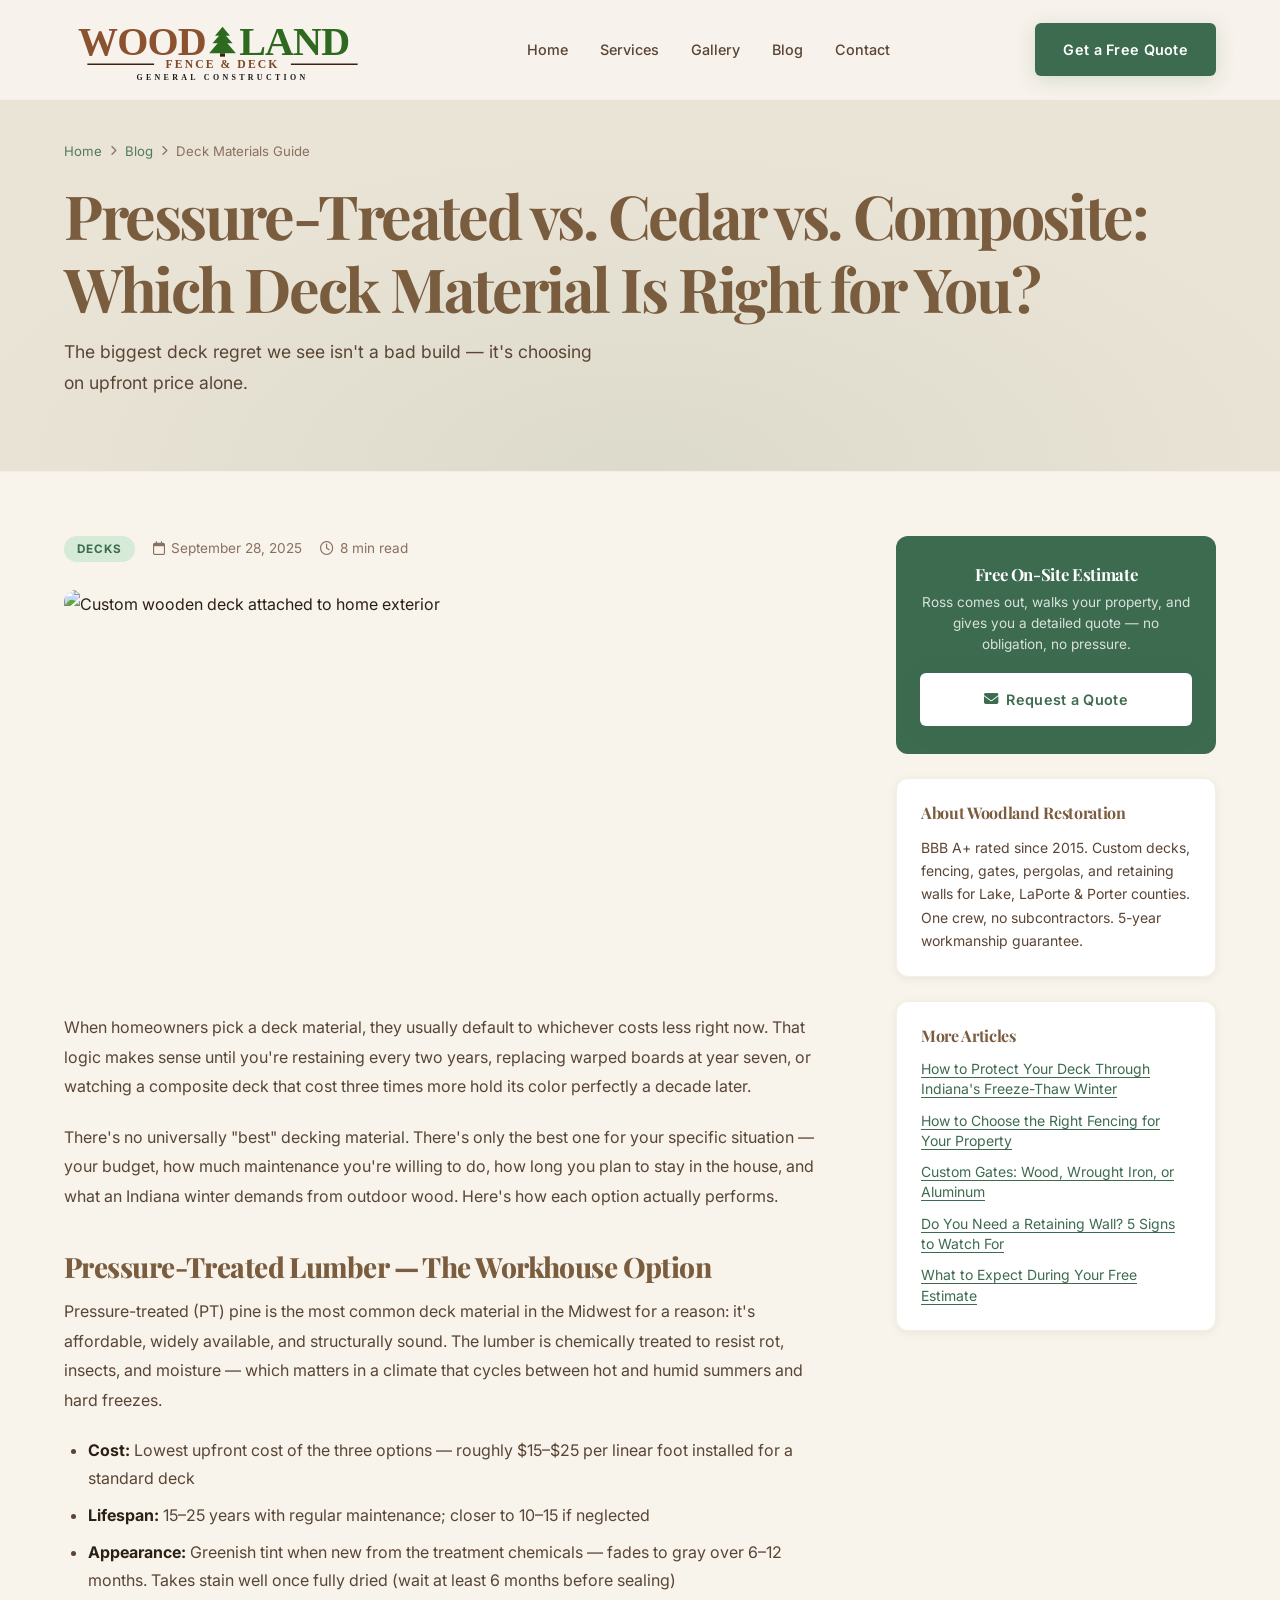
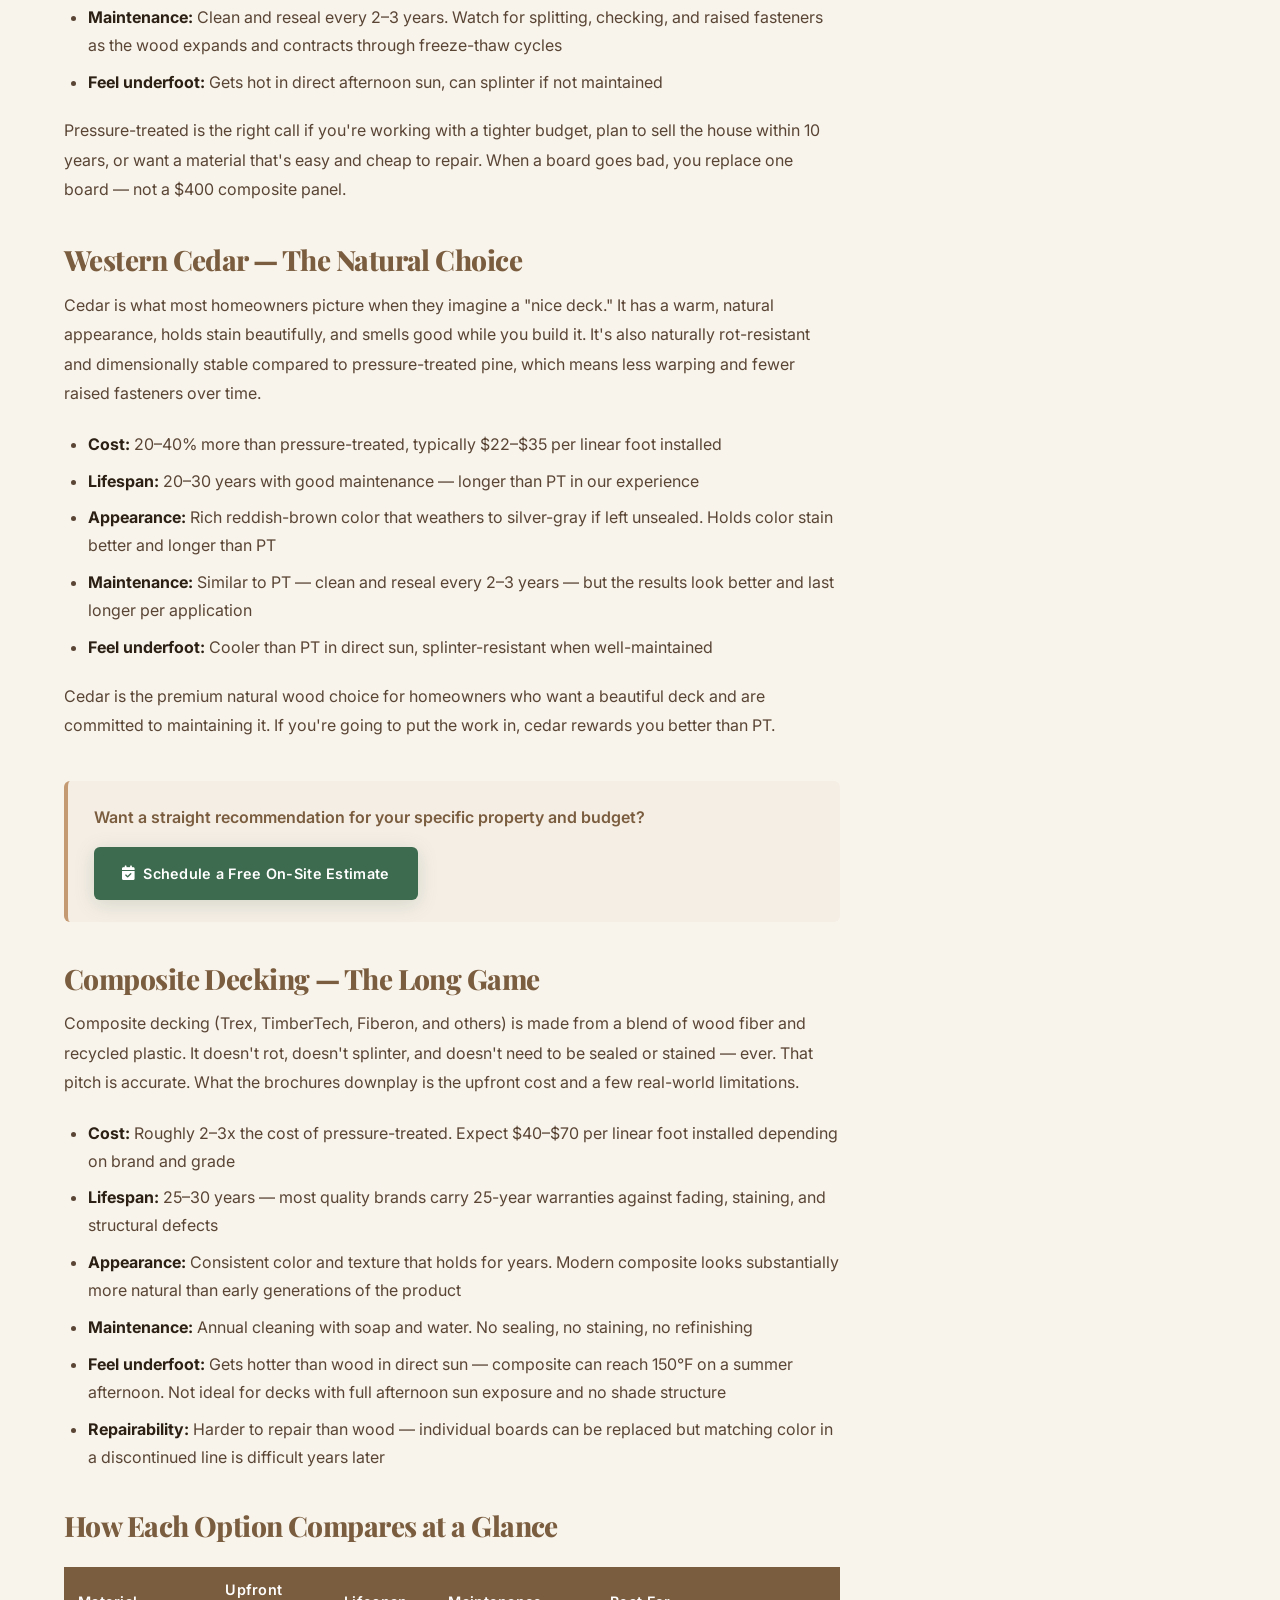
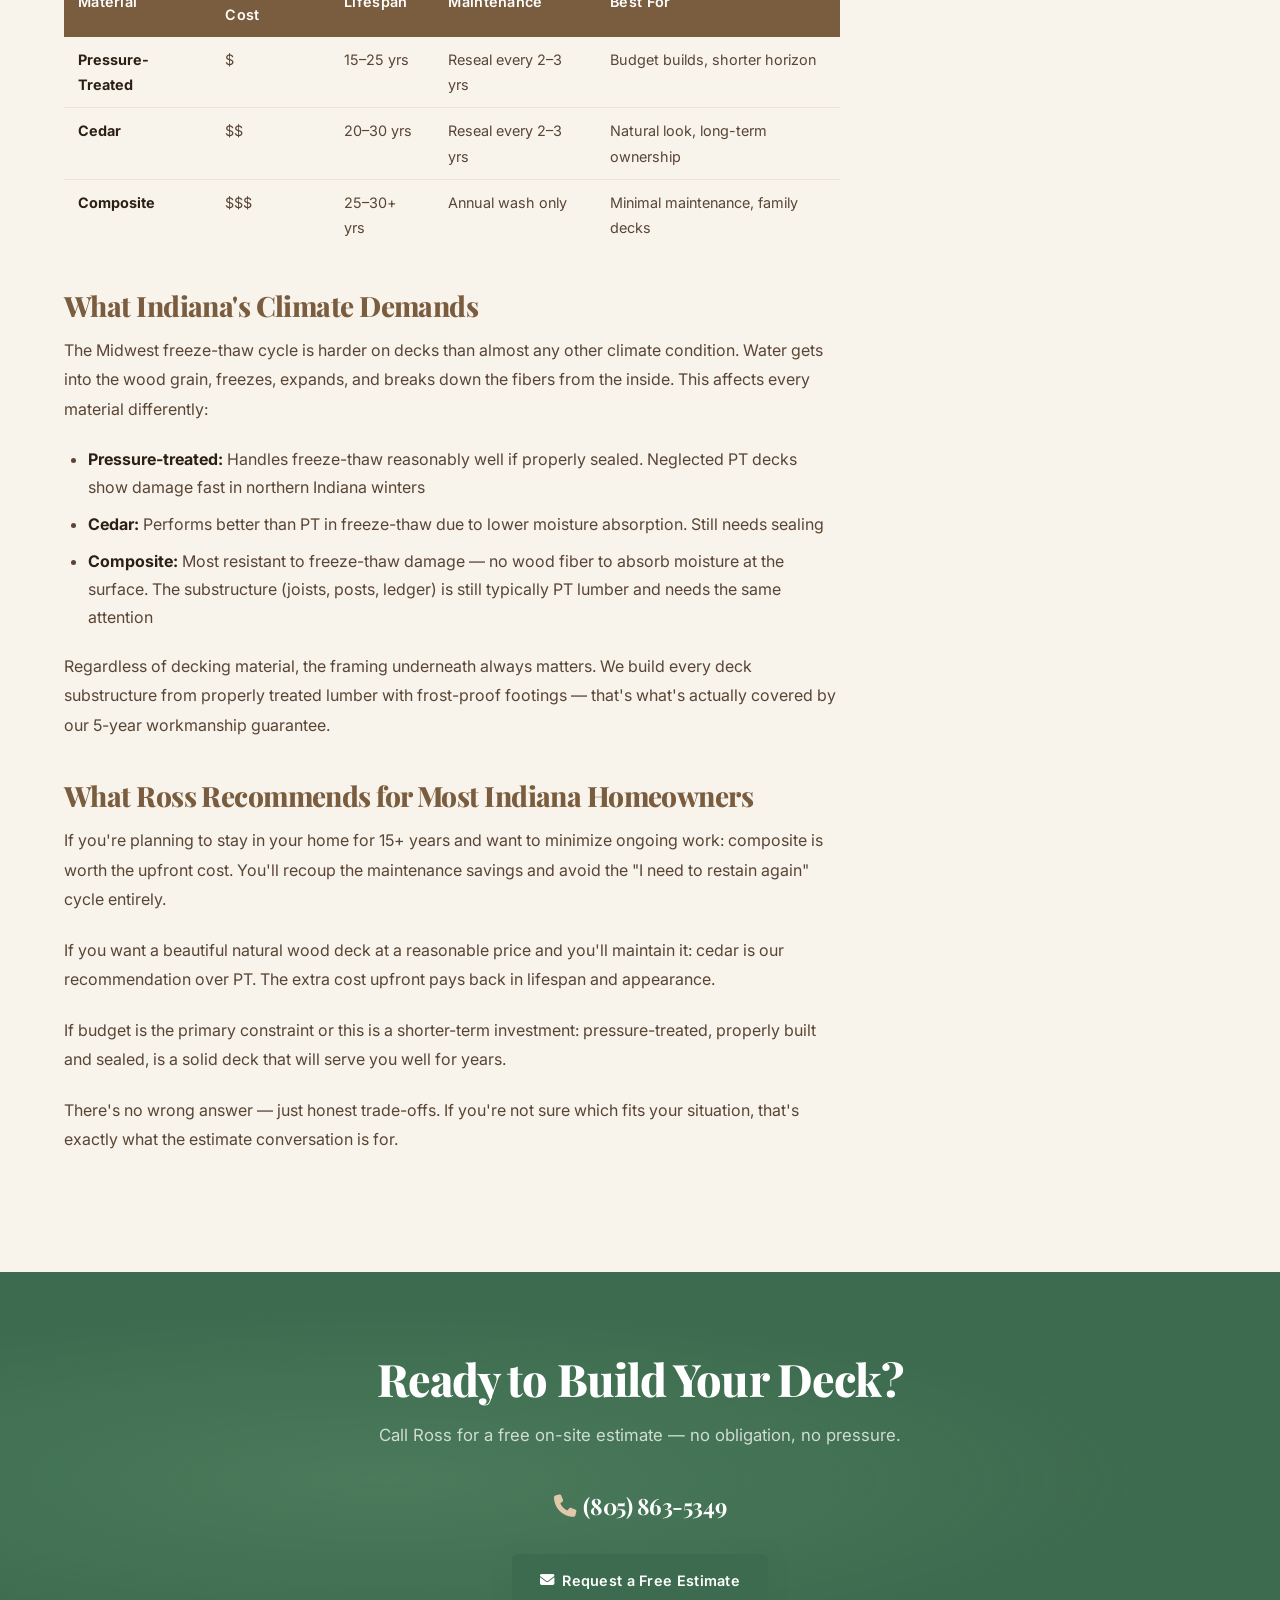
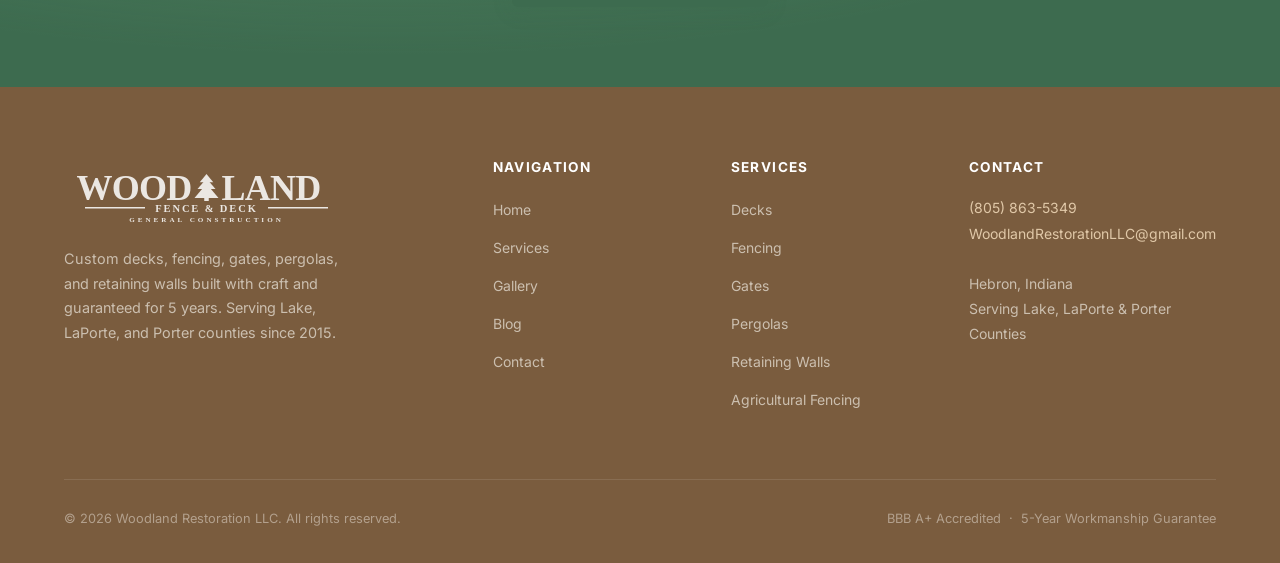
==== blog-deck-materials.html @ 656f1bd0 "Add LiftMaster vendor links, remove Coming Soon from vendor section, compress images, add blog pages" ====
<!DOCTYPE html>
<html lang="en">
<head>
  <meta charset="UTF-8">
  <meta name="viewport" content="width=device-width, initial-scale=1.0">
  <title>Pressure-Treated vs. Cedar vs. Composite: Which Deck Material Is Right for You? | Woodland Restoration LLC</title>
  <meta name="description" content="The deck material you choose affects cost, lifespan, and how it looks 10 years from now. We break down the real differences between pressure-treated lumber, western cedar, and composite decking.">
  <link rel="icon" type="image/svg+xml" href="brand_assets/favicon.svg">
  <link rel="preconnect" href="https://fonts.googleapis.com">
  <link rel="preconnect" href="https://fonts.gstatic.com" crossorigin>
  <link href="https://fonts.googleapis.com/css2?family=Playfair+Display:wght@700;800&family=Inter:wght@400;500;600;700&display=swap" rel="stylesheet">
  <link rel="stylesheet" href="https://cdnjs.cloudflare.com/ajax/libs/font-awesome/6.5.0/css/all.min.css">
  <link rel="stylesheet" href="style.css">
</head>
<body>

<!-- NAVBAR -->
<header class="navbar" role="banner">
  <div class="navbar__inner">
    <a href="index.html" class="navbar__logo" aria-label="Woodland Restoration — Home">
      <img src="brand_assets/logo.svg" alt="Woodland Restoration LLC">
    </a>
    <nav class="navbar__nav" role="navigation" aria-label="Main navigation">
      <a href="index.html">Home</a>
      <a href="services.html">Services</a>
      <a href="gallery.html">Gallery</a>
      <a href="blog.html" class="active">Blog</a>
      <a href="contact.html">Contact</a>
    </nav>
    <a href="contact.html" class="btn btn-primary navbar__cta">Get a Free Quote</a>
    <button class="navbar__hamburger" aria-label="Open menu" aria-expanded="false" aria-controls="mobile-menu">
      <span></span><span></span><span></span>
    </button>
  </div>
</header>

<div class="mobile-menu" id="mobile-menu" role="dialog" aria-modal="true" aria-label="Navigation menu">
  <button class="mobile-menu__close" aria-label="Close menu"><i class="fa-solid fa-xmark"></i></button>
  <a href="index.html">Home</a>
  <a href="services.html">Services</a>
  <a href="gallery.html">Gallery</a>
  <a href="blog.html">Blog</a>
  <a href="contact.html">Contact</a>
  <a href="contact.html" class="btn btn-primary" style="margin-top:16px;justify-content:center;">Get a Free Quote</a>
</div>

<!-- PAGE HERO -->
<main>
<section class="page-hero" aria-labelledby="article-heading">
  <div class="container">
    <div class="breadcrumb" aria-label="Breadcrumb">
      <a href="index.html">Home</a>
      <i class="fa-solid fa-chevron-right" aria-hidden="true"></i>
      <a href="blog.html">Blog</a>
      <i class="fa-solid fa-chevron-right" aria-hidden="true"></i>
      <span>Deck Materials Guide</span>
    </div>
    <h1 id="article-heading">Pressure-Treated vs. Cedar vs. Composite: Which Deck Material Is Right for You?</h1>
    <p>The biggest deck regret we see isn't a bad build — it's choosing on upfront price alone.</p>
  </div>
</section>

<!-- ARTICLE LAYOUT -->
<div class="container">
  <div class="article-layout">

    <!-- MAIN ARTICLE BODY -->
    <article class="article-body">
      <div class="article-meta">
        <span class="article-category-tag">Decks</span>
        <span><i class="fa-regular fa-calendar" aria-hidden="true"></i> September 28, 2025</span>
        <span><i class="fa-regular fa-clock" aria-hidden="true"></i> 8 min read</span>
      </div>

      <div class="article-hero-img">
        <img src="https://images.unsplash.com/photo-1600585154526-990dced4db0d?w=1200&q=80" alt="Custom wooden deck attached to home exterior" loading="eager">
      </div>

      <p>When homeowners pick a deck material, they usually default to whichever costs less right now. That logic makes sense until you're restaining every two years, replacing warped boards at year seven, or watching a composite deck that cost three times more hold its color perfectly a decade later.</p>

      <p>There's no universally "best" decking material. There's only the best one for your specific situation — your budget, how much maintenance you're willing to do, how long you plan to stay in the house, and what an Indiana winter demands from outdoor wood. Here's how each option actually performs.</p>

      <h2>Pressure-Treated Lumber — The Workhouse Option</h2>
      <p>Pressure-treated (PT) pine is the most common deck material in the Midwest for a reason: it's affordable, widely available, and structurally sound. The lumber is chemically treated to resist rot, insects, and moisture — which matters in a climate that cycles between hot and humid summers and hard freezes.</p>
      <ul>
        <li><strong>Cost:</strong> Lowest upfront cost of the three options — roughly $15–$25 per linear foot installed for a standard deck</li>
        <li><strong>Lifespan:</strong> 15–25 years with regular maintenance; closer to 10–15 if neglected</li>
        <li><strong>Appearance:</strong> Greenish tint when new from the treatment chemicals — fades to gray over 6–12 months. Takes stain well once fully dried (wait at least 6 months before sealing)</li>
        <li><strong>Maintenance:</strong> Clean and reseal every 2–3 years. Watch for splitting, checking, and raised fasteners as the wood expands and contracts through freeze-thaw cycles</li>
        <li><strong>Feel underfoot:</strong> Gets hot in direct afternoon sun, can splinter if not maintained</li>
      </ul>
      <p>Pressure-treated is the right call if you're working with a tighter budget, plan to sell the house within 10 years, or want a material that's easy and cheap to repair. When a board goes bad, you replace one board — not a $400 composite panel.</p>

      <h2>Western Cedar — The Natural Choice</h2>
      <p>Cedar is what most homeowners picture when they imagine a "nice deck." It has a warm, natural appearance, holds stain beautifully, and smells good while you build it. It's also naturally rot-resistant and dimensionally stable compared to pressure-treated pine, which means less warping and fewer raised fasteners over time.</p>
      <ul>
        <li><strong>Cost:</strong> 20–40% more than pressure-treated, typically $22–$35 per linear foot installed</li>
        <li><strong>Lifespan:</strong> 20–30 years with good maintenance — longer than PT in our experience</li>
        <li><strong>Appearance:</strong> Rich reddish-brown color that weathers to silver-gray if left unsealed. Holds color stain better and longer than PT</li>
        <li><strong>Maintenance:</strong> Similar to PT — clean and reseal every 2–3 years — but the results look better and last longer per application</li>
        <li><strong>Feel underfoot:</strong> Cooler than PT in direct sun, splinter-resistant when well-maintained</li>
      </ul>
      <p>Cedar is the premium natural wood choice for homeowners who want a beautiful deck and are committed to maintaining it. If you're going to put the work in, cedar rewards you better than PT.</p>

      <div class="article-inline-cta">
        <p>Want a straight recommendation for your specific property and budget?</p>
        <a href="contact.html" class="btn btn-primary"><i class="fa-solid fa-calendar-check"></i> Schedule a Free On-Site Estimate</a>
      </div>

      <h2>Composite Decking — The Long Game</h2>
      <p>Composite decking (Trex, TimberTech, Fiberon, and others) is made from a blend of wood fiber and recycled plastic. It doesn't rot, doesn't splinter, and doesn't need to be sealed or stained — ever. That pitch is accurate. What the brochures downplay is the upfront cost and a few real-world limitations.</p>
      <ul>
        <li><strong>Cost:</strong> Roughly 2–3x the cost of pressure-treated. Expect $40–$70 per linear foot installed depending on brand and grade</li>
        <li><strong>Lifespan:</strong> 25–30 years — most quality brands carry 25-year warranties against fading, staining, and structural defects</li>
        <li><strong>Appearance:</strong> Consistent color and texture that holds for years. Modern composite looks substantially more natural than early generations of the product</li>
        <li><strong>Maintenance:</strong> Annual cleaning with soap and water. No sealing, no staining, no refinishing</li>
        <li><strong>Feel underfoot:</strong> Gets hotter than wood in direct sun — composite can reach 150°F on a summer afternoon. Not ideal for decks with full afternoon sun exposure and no shade structure</li>
        <li><strong>Repairability:</strong> Harder to repair than wood — individual boards can be replaced but matching color in a discontinued line is difficult years later</li>
      </ul>

      <h2>How Each Option Compares at a Glance</h2>
      <table class="article-table">
        <thead>
          <tr>
            <th>Material</th>
            <th>Upfront Cost</th>
            <th>Lifespan</th>
            <th>Maintenance</th>
            <th>Best For</th>
          </tr>
        </thead>
        <tbody>
          <tr>
            <td><strong>Pressure-Treated</strong></td>
            <td>$</td>
            <td>15–25 yrs</td>
            <td>Reseal every 2–3 yrs</td>
            <td>Budget builds, shorter horizon</td>
          </tr>
          <tr>
            <td><strong>Cedar</strong></td>
            <td>$$</td>
            <td>20–30 yrs</td>
            <td>Reseal every 2–3 yrs</td>
            <td>Natural look, long-term ownership</td>
          </tr>
          <tr>
            <td><strong>Composite</strong></td>
            <td>$$$</td>
            <td>25–30+ yrs</td>
            <td>Annual wash only</td>
            <td>Minimal maintenance, family decks</td>
          </tr>
        </tbody>
      </table>

      <h2>What Indiana's Climate Demands</h2>
      <p>The Midwest freeze-thaw cycle is harder on decks than almost any other climate condition. Water gets into the wood grain, freezes, expands, and breaks down the fibers from the inside. This affects every material differently:</p>
      <ul>
        <li><strong>Pressure-treated:</strong> Handles freeze-thaw reasonably well if properly sealed. Neglected PT decks show damage fast in northern Indiana winters</li>
        <li><strong>Cedar:</strong> Performs better than PT in freeze-thaw due to lower moisture absorption. Still needs sealing</li>
        <li><strong>Composite:</strong> Most resistant to freeze-thaw damage — no wood fiber to absorb moisture at the surface. The substructure (joists, posts, ledger) is still typically PT lumber and needs the same attention</li>
      </ul>
      <p>Regardless of decking material, the framing underneath always matters. We build every deck substructure from properly treated lumber with frost-proof footings — that's what's actually covered by our 5-year workmanship guarantee.</p>

      <h2>What Ross Recommends for Most Indiana Homeowners</h2>
      <p>If you're planning to stay in your home for 15+ years and want to minimize ongoing work: composite is worth the upfront cost. You'll recoup the maintenance savings and avoid the "I need to restain again" cycle entirely.</p>
      <p>If you want a beautiful natural wood deck at a reasonable price and you'll maintain it: cedar is our recommendation over PT. The extra cost upfront pays back in lifespan and appearance.</p>
      <p>If budget is the primary constraint or this is a shorter-term investment: pressure-treated, properly built and sealed, is a solid deck that will serve you well for years.</p>
      <p>There's no wrong answer — just honest trade-offs. If you're not sure which fits your situation, that's exactly what the estimate conversation is for.</p>

    </article>

    <!-- SIDEBAR -->
    <aside class="article-sidebar" aria-label="Sidebar">
      <div class="sidebar-cta-card">
        <h4>Free On-Site Estimate</h4>
        <p>Ross comes out, walks your property, and gives you a detailed quote — no obligation, no pressure.</p>
        <a href="contact.html" class="btn btn-primary"><i class="fa-solid fa-envelope"></i> Request a Quote</a>
      </div>

      <div class="sidebar-card">
        <h4>About Woodland Restoration</h4>
        <p>BBB A+ rated since 2015. Custom decks, fencing, gates, pergolas, and retaining walls for Lake, LaPorte &amp; Porter counties. One crew, no subcontractors. 5-year workmanship guarantee.</p>
      </div>

      <div class="sidebar-card">
        <h4>More Articles</h4>
        <nav class="sidebar-links" aria-label="Related articles">
          <a href="blog-deck-winter.html">How to Protect Your Deck Through Indiana's Freeze-Thaw Winter</a>
          <a href="blog-fencing-guide.html">How to Choose the Right Fencing for Your Property</a>
          <a href="blog-gates-guide.html">Custom Gates: Wood, Wrought Iron, or Aluminum</a>
          <a href="blog-retaining-walls.html">Do You Need a Retaining Wall? 5 Signs to Watch For</a>
          <a href="blog-free-estimate.html">What to Expect During Your Free Estimate</a>
        </nav>
      </div>
    </aside>

  </div><!-- /article-layout -->
</div>

<!-- CTA BANNER -->
<div class="cta-banner" role="region" aria-label="Call to action">
  <div class="container">
    <h2>Ready to Build Your Deck?</h2>
    <p>Call Ross for a free on-site estimate — no obligation, no pressure.</p>
    <div class="cta-banner__phone">
      <i class="fa-solid fa-phone" aria-hidden="true"></i>
      <a href="tel:8058635349" style="color:inherit">(805) 863-5349</a>
    </div>
    <a href="contact.html" class="btn btn-primary">
      <i class="fa-solid fa-envelope"></i>
      Request a Free Estimate
    </a>
  </div>
</div>
</main>

<!-- FOOTER -->
<footer class="footer" role="contentinfo">
  <div class="container">
    <div class="footer__grid">
      <div class="footer__brand">
        <div class="footer__logo">
          <img src="brand_assets/logo.svg" alt="Woodland Restoration LLC">
        </div>
        <p>Custom decks, fencing, gates, pergolas, and retaining walls built with craft and guaranteed for 5 years. Serving Lake, LaPorte, and Porter counties since 2015.</p>
      </div>
      <div class="footer__col">
        <h4>Navigation</h4>
        <ul>
          <li><a href="index.html">Home</a></li>
          <li><a href="services.html">Services</a></li>
          <li><a href="gallery.html">Gallery</a></li>
          <li><a href="blog.html">Blog</a></li>
          <li><a href="contact.html">Contact</a></li>
        </ul>
      </div>
      <div class="footer__col">
        <h4>Services</h4>
        <ul>
          <li><a href="services.html#decks">Decks</a></li>
          <li><a href="services.html#fencing">Fencing</a></li>
          <li><a href="services.html#gates">Gates</a></li>
          <li><a href="services.html#pergolas">Pergolas</a></li>
          <li><a href="services.html#site-work">Retaining Walls</a></li>
          <li><a href="services.html#fencing">Agricultural Fencing</a></li>
        </ul>
      </div>
      <div class="footer__col">
        <h4>Contact</h4>
        <address>
          <a href="tel:8058635349">(805) 863-5349</a><br>
          <a href="mailto:WoodlandRestorationLLC@gmail.com">WoodlandRestorationLLC@gmail.com</a><br><br>
          Hebron, Indiana<br>
          Serving Lake, LaPorte &amp; Porter Counties
        </address>
      </div>
    </div>
    <div class="footer__bottom">
      <span>&copy; 2026 Woodland Restoration LLC. All rights reserved.</span>
      <span>BBB A+ Accredited &nbsp;·&nbsp; 5-Year Workmanship Guarantee</span>
    </div>
  </div>
</footer>

<script src="script.js"></script>
</body>
</html>
---- style.css ----
/* ============================================================
   WOODLAND RESTORATION LLC — Global Stylesheet
   ============================================================ */

/* ── Variables ── */
:root {
  --brown-dark:   #7A5C3E;
  --brown-mid:    #C49A72;
  --brown-light:  #E0C8A8;
  --brown-pale:   #F5EEE5;
  --green-dark:   #3D6B4F;
  --green-mid:    #537A5F;
  --green-light:  #72A87E;
  --green-pale:   #D5EAD7;
  --cream:        #F8F4EC;
  --off-white:    #EAE4D6;
  --text-dark:    #2C2014;
  --text-mid:     #5A4535;
  --text-light:   #8A7060;
  --white:        #FFFFFF;

  --font-h: 'Playfair Display', Georgia, serif;
  --font-b: 'Inter', system-ui, sans-serif;

  --nav-h: 100px;
  --max-w: 1200px;
  --radius: 6px;
  --radius-lg: 12px;

  --shadow-sm: 0 2px 8px rgba(92, 61, 33, 0.08);
  --shadow-md: 0 6px 24px rgba(92, 61, 33, 0.12);
  --shadow-lg: 0 12px 48px rgba(92, 61, 33, 0.16);
  --shadow-green: 0 4px 20px rgba(61, 107, 79, 0.18);
}

/* ── Reset ── */
*, *::before, *::after { box-sizing: border-box; margin: 0; padding: 0; }
html { scroll-behavior: smooth; }
body {
  font-family: var(--font-b);
  font-size: 16px;
  line-height: 1.75;
  color: var(--text-dark);
  background: var(--cream);
}
img { display: block; max-width: 100%; }
a { color: inherit; text-decoration: none; }
ul { list-style: none; }
button { cursor: pointer; border: none; background: none; font-family: inherit; }

/* ── Typography ── */
h1, h2, h3, h4 {
  font-family: var(--font-h);
  line-height: 1.2;
  color: var(--brown-dark);
  letter-spacing: -0.02em;
}
h1 { font-size: clamp(2.4rem, 5vw, 3.8rem); letter-spacing: -0.04em; }
h2 { font-size: clamp(1.8rem, 3.5vw, 2.8rem); font-weight: 800; }
h3 { font-size: clamp(1.2rem, 2vw, 1.5rem); }

/* ── Layout ── */
.container {
  max-width: var(--max-w);
  margin: 0 auto;
  padding: 0 24px;
}
.section {
  padding: 96px 0;
}
.section--alt {
  background: var(--off-white);
}
.section--dark {
  background: var(--brown-dark);
  color: var(--cream);
}
.section--green {
  background: var(--green-dark);
  color: var(--white);
}

/* ── Section Headers ── */
.section-label {
  display: inline-block;
  font-size: 0.75rem;
  font-weight: 600;
  letter-spacing: 0.12em;
  text-transform: uppercase;
  color: var(--green-mid);
  margin-bottom: 10px;
}
.section-header {
  margin-bottom: 56px;
}
.section-header.centered {
  text-align: center;
}
.section-header h2 {
  margin-bottom: 16px;
}
.section-header p {
  font-size: 1.05rem;
  color: var(--text-mid);
  max-width: 560px;
}
.section-header.centered p {
  margin: 0 auto;
}
.section-divider {
  width: 48px;
  height: 3px;
  background: var(--brown-light);
  margin-bottom: 20px;
  border-radius: 2px;
}
.section-divider.c {
  margin-left: auto;
  margin-right: auto;
}

/* ── Buttons ── */
.btn {
  display: inline-flex;
  align-items: center;
  gap: 8px;
  padding: 14px 28px;
  border-radius: var(--radius);
  font-family: var(--font-b);
  font-size: 0.9rem;
  font-weight: 600;
  letter-spacing: 0.02em;
  transition: transform 0.18s cubic-bezier(0.34, 1.56, 0.64, 1),
              box-shadow 0.18s ease,
              background 0.18s ease;
}
.btn:focus-visible {
  outline: 2px solid var(--green-mid);
  outline-offset: 3px;
}
.btn:active { transform: scale(0.97); }

.btn-primary {
  background: var(--green-dark);
  color: var(--white);
  box-shadow: var(--shadow-green);
}
.btn-primary:hover {
  background: var(--green-mid);
  transform: translateY(-2px);
  box-shadow: 0 8px 28px rgba(61, 107, 79, 0.28);
}

.btn-outline {
  background: transparent;
  color: var(--brown-dark);
  border: 2px solid var(--brown-mid);
}
.btn-outline:hover {
  background: var(--brown-mid);
  color: var(--white);
  transform: translateY(-2px);
}

.btn-outline-white {
  background: transparent;
  color: var(--white);
  border: 2px solid rgba(255,255,255,0.6);
}
.btn-outline-white:hover {
  background: rgba(255,255,255,0.12);
  border-color: var(--white);
  transform: translateY(-2px);
}

.btn-text {
  padding: 0;
  color: var(--green-mid);
  font-weight: 600;
  font-size: 0.9rem;
}
.btn-text:hover { color: var(--green-dark); }
.btn-text i { transition: transform 0.18s ease; }
.btn-text:hover i { transform: translateX(4px); }

/* ── Navbar ── */
.navbar {
  position: fixed;
  top: 0;
  left: 0;
  right: 0;
  z-index: 1000;
  height: var(--nav-h);
  background: rgba(248, 244, 237, 0.92);
  backdrop-filter: blur(12px);
  -webkit-backdrop-filter: blur(12px);
  border-bottom: 1px solid var(--brown-pale);
  transition: box-shadow 0.2s ease, height 0.2s ease;
}
.navbar.scrolled {
  box-shadow: var(--shadow-md);
  height: 68px;
}
.navbar__inner {
  max-width: var(--max-w);
  margin: 0 auto;
  padding: 0 24px;
  height: 100%;
  display: flex;
  align-items: center;
  justify-content: space-between;
  gap: 24px;
}
.navbar__logo img,
.navbar__logo svg {
  height: 80px;
  width: auto;
}
.navbar__nav {
  display: flex;
  align-items: center;
  gap: 4px;
}
.navbar__nav a {
  padding: 8px 14px;
  border-radius: var(--radius);
  font-size: 0.9rem;
  font-weight: 500;
  color: var(--text-mid);
  transition: color 0.15s ease, background 0.15s ease;
}
.navbar__nav a:hover,
.navbar__nav a.active {
  color: var(--green-dark);
  background: var(--green-pale);
}
.navbar__cta { flex-shrink: 0; }
.navbar__hamburger {
  display: none;
  flex-direction: column;
  gap: 5px;
  padding: 8px;
  border-radius: var(--radius);
}
.navbar__hamburger span {
  display: block;
  width: 22px;
  height: 2px;
  background: var(--brown-dark);
  border-radius: 2px;
  transition: transform 0.2s ease, opacity 0.2s ease;
}

/* ── Mobile Menu ── */
.mobile-menu {
  display: none;
  position: fixed;
  inset: 0;
  z-index: 999;
  background: var(--cream);
  flex-direction: column;
  padding: 100px 32px 48px;
  gap: 8px;
}
.mobile-menu.open { display: flex; }
.mobile-menu a {
  font-family: var(--font-h);
  font-size: 1.5rem;
  font-weight: 700;
  color: var(--brown-dark);
  padding: 12px 0;
  border-bottom: 1px solid var(--brown-pale);
  transition: color 0.15s ease;
}
.mobile-menu a:hover { color: var(--green-mid); }
.mobile-menu__close {
  position: absolute;
  top: 24px;
  right: 24px;
  font-size: 1.8rem;
  color: var(--brown-dark);
  padding: 8px;
}

/* ── Hero ── */
.hero {
  position: relative;
  min-height: 100vh;
  display: flex;
  align-items: center;
  overflow: hidden;
  padding-top: var(--nav-h);
}
.hero__bg {
  position: absolute;
  inset: 0;
  background:
    radial-gradient(ellipse 80% 60% at 70% 40%, rgba(61,107,79,0.15) 0%, transparent 60%),
    radial-gradient(ellipse 60% 80% at 20% 70%, rgba(92,61,33,0.10) 0%, transparent 60%);
  z-index: 0;
}
.hero__bg img {
  width: 100%;
  height: 100%;
  object-fit: cover;
  object-position: center;
  opacity: 0.35;
}
.hero__grain {
  position: absolute;
  inset: 0;
  z-index: 1;
  background-image: url("data:image/svg+xml,%3Csvg viewBox='0 0 256 256' xmlns='http://www.w3.org/2000/svg'%3E%3Cfilter id='noise'%3E%3CfeTurbulence type='fractalNoise' baseFrequency='0.9' numOctaves='4' stitchTiles='stitch'/%3E%3C/filter%3E%3Crect width='100%25' height='100%25' filter='url(%23noise)' opacity='0.04'/%3E%3C/svg%3E");
  background-size: 200px 200px;
  opacity: 0.6;
  pointer-events: none;
}
.hero__content {
  position: relative;
  z-index: 2;
  max-width: 680px;
}
.hero__badge {
  display: inline-flex;
  align-items: center;
  gap: 8px;
  background: var(--green-pale);
  color: var(--green-dark);
  border: 1px solid rgba(83,122,95,0.25);
  border-radius: 999px;
  padding: 6px 14px;
  font-size: 0.8rem;
  font-weight: 600;
  letter-spacing: 0.06em;
  text-transform: uppercase;
  margin-bottom: 24px;
}
.hero__badge i { font-size: 0.85rem; }
.hero h1 {
  color: var(--brown-dark);
  margin-bottom: 20px;
}
.hero h1 span { color: var(--green-dark); }
.hero__sub {
  font-size: 1.15rem;
  color: var(--text-mid);
  margin-bottom: 36px;
  max-width: 520px;
}
.hero__actions {
  display: flex;
  flex-wrap: wrap;
  gap: 14px;
  align-items: center;
}

/* ── Trust Bar ── */
.trust-bar {
  background: var(--brown-dark);
  padding: 28px 0;
}
.trust-bar__grid {
  display: grid;
  grid-template-columns: repeat(4, 1fr);
  gap: 24px;
}
.trust-item {
  display: flex;
  align-items: center;
  gap: 14px;
  color: var(--cream);
}
.trust-item__icon {
  width: 44px;
  height: 44px;
  background: rgba(255,255,255,0.1);
  border-radius: var(--radius);
  display: flex;
  align-items: center;
  justify-content: center;
  flex-shrink: 0;
  font-size: 1.1rem;
  color: var(--brown-light);
}
.trust-item__text strong {
  display: block;
  font-weight: 600;
  font-size: 0.9rem;
  color: var(--white);
}
.trust-item__text span {
  font-size: 0.8rem;
  color: var(--brown-pale);
}

/* ── Service Cards ── */
.services-grid {
  display: grid;
  grid-template-columns: repeat(3, 1fr);
  gap: 24px;
}
.service-card {
  background: var(--white);
  border: 1px solid var(--brown-pale);
  border-radius: var(--radius-lg);
  padding: 32px;
  transition: transform 0.2s cubic-bezier(0.34, 1.56, 0.64, 1),
              box-shadow 0.2s ease,
              border-color 0.2s ease;
  box-shadow: var(--shadow-sm);
}
.service-card:hover {
  transform: translateY(-4px);
  box-shadow: var(--shadow-lg);
  border-color: var(--green-pale);
}
.service-card__icon {
  width: 52px;
  height: 52px;
  background: var(--green-pale);
  border-radius: var(--radius);
  display: flex;
  align-items: center;
  justify-content: center;
  font-size: 1.3rem;
  color: var(--green-dark);
  margin-bottom: 20px;
}
.service-card h3 {
  margin-bottom: 10px;
}
.service-card p {
  font-size: 0.9rem;
  color: var(--text-mid);
  margin-bottom: 20px;
}

/* ── Why Choose Us ── */
.features-grid {
  display: grid;
  grid-template-columns: repeat(5, 1fr);
  gap: 28px;
}
.feature-item {
  text-align: center;
}
.feature-item__icon {
  width: 64px;
  height: 64px;
  background: var(--green-pale);
  border-radius: 50%;
  display: flex;
  align-items: center;
  justify-content: center;
  font-size: 1.5rem;
  color: var(--green-dark);
  margin: 0 auto 20px;
  border: 2px solid rgba(83,122,95,0.15);
}
.feature-item h3 {
  margin-bottom: 8px;
  font-size: 1.05rem;
}
.feature-item p {
  font-size: 0.875rem;
  color: var(--text-mid);
}

/* ── Testimonials ── */
.testimonials-grid {
  display: grid;
  grid-template-columns: repeat(3, 1fr);
  gap: 28px;
}
.testimonial-card {
  background: var(--white);
  border-radius: var(--radius-lg);
  padding: 32px;
  box-shadow: var(--shadow-md);
  border: 1px solid var(--brown-pale);
  position: relative;
}
.testimonial-card::before {
  content: '\201C';
  position: absolute;
  top: 20px;
  right: 28px;
  font-family: var(--font-h);
  font-size: 5rem;
  color: var(--green-pale);
  line-height: 1;
}
.testimonial-stars {
  display: flex;
  gap: 3px;
  color: #F5A623;
  font-size: 0.9rem;
  margin-bottom: 16px;
}
.testimonial-card blockquote {
  font-size: 0.95rem;
  line-height: 1.7;
  color: var(--text-mid);
  margin-bottom: 24px;
  font-style: italic;
}
.testimonial-author {
  display: flex;
  align-items: center;
  gap: 12px;
}
.testimonial-author__avatar {
  width: 40px;
  height: 40px;
  border-radius: 50%;
  background: var(--green-pale);
  display: flex;
  align-items: center;
  justify-content: center;
  font-size: 0.85rem;
  font-weight: 700;
  color: var(--green-dark);
  flex-shrink: 0;
}
.testimonial-author__name {
  font-weight: 600;
  font-size: 0.9rem;
  color: var(--brown-dark);
}
.testimonial-author__label {
  font-size: 0.8rem;
  color: var(--text-light);
}

/* ── Service Areas ── */
.areas-grid {
  display: grid;
  grid-template-columns: repeat(3, 1fr);
  gap: 24px;
}
.area-card {
  background: rgba(255,255,255,0.06);
  border: 1px solid rgba(255,255,255,0.12);
  border-radius: var(--radius-lg);
  padding: 28px 24px;
  text-align: center;
}
.area-card i {
  font-size: 2rem;
  color: var(--brown-light);
  margin-bottom: 12px;
}
.area-card h3 {
  color: var(--white);
  margin-bottom: 6px;
  font-size: 1.1rem;
}
.area-card p {
  font-size: 0.85rem;
  color: rgba(255,255,255,0.6);
}

/* ── CTA Banner ── */
.cta-banner {
  background:
    radial-gradient(ellipse at 30% 50%, rgba(114,168,126,0.25) 0%, transparent 60%),
    var(--green-dark);
  padding: 80px 0;
  text-align: center;
}
.cta-banner h2 {
  color: var(--white);
  margin-bottom: 16px;
}
.cta-banner p {
  color: rgba(255,255,255,0.75);
  font-size: 1.05rem;
  margin-bottom: 36px;
}
.cta-banner__phone {
  display: flex;
  align-items: center;
  justify-content: center;
  gap: 8px;
  color: var(--white);
  font-size: 1.4rem;
  font-weight: 700;
  font-family: var(--font-h);
  margin-bottom: 28px;
  letter-spacing: -0.02em;
}
.cta-banner__phone i { color: var(--brown-light); }

/* ── Footer ── */
.footer {
  background: var(--brown-dark);
  color: var(--cream);
  padding: 72px 0 32px;
}
.footer__grid {
  display: grid;
  grid-template-columns: 2fr 1fr 1fr 1fr;
  gap: 48px;
  margin-bottom: 56px;
}
.footer__brand p {
  font-size: 0.9rem;
  color: rgba(248,244,237,0.65);
  margin-top: 16px;
  max-width: 280px;
  line-height: 1.7;
}
.footer__logo img,
.footer__logo svg {
  height: 72px;
  width: auto;
  filter: brightness(0) invert(1);
  opacity: 0.85;
}
.footer__col h4 {
  color: var(--white);
  font-size: 0.85rem;
  font-family: var(--font-b);
  font-weight: 700;
  letter-spacing: 0.1em;
  text-transform: uppercase;
  margin-bottom: 20px;
}
.footer__col ul li {
  margin-bottom: 10px;
}
.footer__col ul a {
  font-size: 0.875rem;
  color: rgba(248,244,237,0.65);
  transition: color 0.15s ease;
}
.footer__col ul a:hover { color: var(--brown-light); }
.footer__col address {
  font-style: normal;
  font-size: 0.875rem;
  color: rgba(248,244,237,0.65);
  line-height: 1.8;
}
.footer__col address a {
  color: var(--brown-light);
  transition: color 0.15s ease;
}
.footer__col address a:hover { color: var(--white); }
.footer__bottom {
  border-top: 1px solid rgba(255,255,255,0.1);
  padding-top: 28px;
  display: flex;
  align-items: center;
  justify-content: space-between;
  font-size: 0.8rem;
  color: rgba(248,244,237,0.45);
}
.footer__bottom a {
  color: rgba(248,244,237,0.45);
  transition: color 0.15s ease;
}
.footer__bottom a:hover { color: var(--brown-light); }

/* ── Page Hero (inner pages) ── */
.page-hero {
  background:
    radial-gradient(ellipse 80% 100% at 50% 100%, rgba(61,107,79,0.08) 0%, transparent 70%),
    var(--off-white);
  padding: 140px 0 72px;
  border-bottom: 1px solid var(--brown-pale);
}
.page-hero .breadcrumb {
  display: flex;
  align-items: center;
  gap: 8px;
  font-size: 0.825rem;
  color: var(--text-light);
  margin-bottom: 16px;
}
.page-hero .breadcrumb a { color: var(--green-mid); }
.page-hero .breadcrumb i { font-size: 0.65rem; }
.page-hero h1 { margin-bottom: 12px; }
.page-hero p {
  font-size: 1.1rem;
  color: var(--text-mid);
  max-width: 540px;
}

/* ── Services Page Full-Bleed Hero ── */
.services-page-hero {
  position: relative;
  min-height: 52vh;
  display: flex;
  align-items: center;
  overflow: hidden;
  padding: 160px 0 80px;
}
.services-page-hero__bg {
  position: absolute;
  inset: 0;
}
.services-page-hero__bg img {
  width: 100%;
  height: 100%;
  object-fit: cover;
  object-position: center 40%;
}
.services-page-hero__overlay {
  position: absolute;
  inset: 0;
  background: linear-gradient(160deg, rgba(15,10,5,0.78) 0%, rgba(30,52,28,0.62) 100%);
}
.services-page-hero .container {
  position: relative;
  z-index: 2;
}
.services-page-hero .breadcrumb {
  display: flex;
  align-items: center;
  gap: 8px;
  font-size: 0.825rem;
  color: rgba(255,255,255,0.55);
  margin-bottom: 16px;
}
.services-page-hero .breadcrumb a { color: var(--brown-light); }
.services-page-hero .breadcrumb i { font-size: 0.65rem; }
.services-page-hero h1 {
  color: var(--white);
  margin-bottom: 16px;
}
.services-page-hero h1 span { color: var(--brown-light); }
.services-page-hero p {
  font-size: 1.1rem;
  color: rgba(255,255,255,0.78);
  max-width: 540px;
}
.services-page-hero .hero__badge {
  margin-bottom: 20px;
}

/* ── Service Detail image — full nature panel ── */
.service-detail__img--photo {
  background-size: cover;
  background-position: center;
  background-repeat: no-repeat;
}
.service-detail__img--photo img {
  opacity: 0;
  position: absolute;
}

/* ── Nature section divider ── */
.nature-divider {
  height: 5px;
  background: linear-gradient(to right, var(--brown-pale), var(--green-pale), var(--brown-pale));
  border: none;
  margin: 0;
}

/* ── Services Detail ── */
.service-detail {
  padding: 80px 0;
  position: relative;
}
/* Organic gradient divider between service sections */
.service-detail + .service-detail::before {
  content: '';
  position: absolute;
  top: 0;
  left: 50%;
  transform: translateX(-50%);
  width: 320px;
  height: 1px;
  background: linear-gradient(90deg, transparent, var(--green-light) 30%, var(--brown-light) 50%, var(--green-light) 70%, transparent);
}
/* Subtle wood-grain horizontal texture on alt service sections */
.service-detail.section--alt {
  background-image: repeating-linear-gradient(
    0deg,
    transparent,
    transparent 18px,
    rgba(122, 92, 62, 0.025) 18px,
    rgba(122, 92, 62, 0.025) 19px
  );
}
.service-detail__grid {
  display: grid;
  grid-template-columns: 1fr 1fr;
  gap: 64px;
  align-items: start;
}
/* Use order instead of direction:rtl for reliable cross-browser layout */
.service-detail__grid.reverse .service-detail__img { order: 2; }
.service-detail__img {
  position: relative;
  border-radius: var(--radius-lg);
  overflow: hidden;
  box-shadow: var(--shadow-lg);
  aspect-ratio: 4/3;
}
.service-detail__img img {
  width: 100%;
  height: 100%;
  object-fit: cover;
}
/* Subtle inner frame — gives images a framed, crafted feel */
.service-detail__img::before {
  content: '';
  position: absolute;
  inset: 10px;
  border: 1px solid rgba(255, 255, 255, 0.28);
  border-radius: 6px;
  z-index: 1;
  pointer-events: none;
}
/* Green forest tint overlay */
.service-detail__img::after {
  content: '';
  position: absolute;
  inset: 0;
  background: linear-gradient(135deg, rgba(61,107,79,0.18) 0%, transparent 55%);
  mix-blend-mode: multiply;
}
.service-detail__badge {
  display: inline-flex;
  align-items: center;
  gap: 10px;
  background: var(--green-pale);
  border: 1px solid rgba(83,122,95,0.2);
  border-left: 3px solid var(--green-mid);
  border-radius: var(--radius);
  padding: 8px 14px;
  font-size: 0.8rem;
  font-weight: 600;
  letter-spacing: 0.08em;
  text-transform: uppercase;
  color: var(--green-dark);
  margin-bottom: 20px;
}
.service-detail__badge i { font-size: 1rem; }
/* Tree-bark left border accent on service headings */
.service-detail h2 {
  margin-bottom: 16px;
  padding-left: 16px;
  border-left: 3px solid var(--green-light);
}
.service-detail p { color: var(--text-mid); margin-bottom: 24px; }
.service-detail__list {
  display: flex;
  flex-direction: column;
  gap: 10px;
  margin-bottom: 32px;
}
.service-detail__list li {
  display: flex;
  align-items: flex-start;
  gap: 10px;
  font-size: 0.9rem;
  color: var(--text-mid);
}
.service-detail__list li::before {
  content: '';
  width: 8px;
  height: 8px;
  border-radius: 50%;
  background: var(--green-mid);
  flex-shrink: 0;
  margin-top: 7px;
}

/* ── Forest Callout Strip ── */
.forest-callout {
  padding: 22px 0;
  background: linear-gradient(135deg, var(--green-dark) 0%, var(--green-mid) 50%, var(--green-dark) 100%);
  text-align: center;
  position: relative;
  overflow: hidden;
}
.forest-callout::before {
  content: '';
  position: absolute;
  inset: 0;
  background: repeating-linear-gradient(
    90deg,
    transparent,
    transparent 60px,
    rgba(255,255,255,0.03) 60px,
    rgba(255,255,255,0.03) 61px
  );
}
.forest-callout__inner {
  display: flex;
  align-items: center;
  justify-content: center;
  gap: 24px;
  font-family: var(--font-h);
  font-size: 1.05rem;
  font-style: italic;
  color: var(--cream);
  letter-spacing: 0.04em;
  position: relative;
}
.forest-callout__inner i,
.forest-callout__inner .callout-icon {
  color: var(--green-pale);
  opacity: 0.8;
  font-size: 1.1rem;
}

/* ── Process Steps ── */
.process-grid {
  display: grid;
  grid-template-columns: repeat(4, 1fr);
  gap: 24px;
  position: relative;
}
.process-grid::before {
  content: '';
  position: absolute;
  top: 36px;
  left: calc(12.5% + 12px);
  right: calc(12.5% + 12px);
  height: 2px;
  background: linear-gradient(to right, var(--brown-light), var(--green-light));
  z-index: 0;
}
.process-step {
  text-align: center;
  position: relative;
  z-index: 1;
}
.process-step__num {
  width: 56px;
  height: 56px;
  border-radius: 50%;
  background: var(--brown-dark);
  color: var(--white);
  display: flex;
  align-items: center;
  justify-content: center;
  font-family: var(--font-h);
  font-size: 1.2rem;
  font-weight: 700;
  margin: 0 auto 20px;
  border: 3px solid var(--cream);
  box-shadow: 0 0 0 2px var(--brown-mid);
}
.process-step h3 { margin-bottom: 8px; font-size: 1rem; }
.process-step p { font-size: 0.85rem; color: var(--text-mid); }

/* ── Gallery ── */
.gallery-filters {
  display: flex;
  flex-wrap: wrap;
  gap: 10px;
  margin-bottom: 48px;
}
.filter-btn {
  padding: 9px 20px;
  border-radius: 999px;
  font-size: 0.85rem;
  font-weight: 600;
  border: 2px solid var(--brown-pale);
  color: var(--text-mid);
  background: transparent;
  transition: all 0.15s ease;
}
.filter-btn:hover {
  border-color: var(--green-mid);
  color: var(--green-dark);
}
.filter-btn.active {
  background: var(--green-dark);
  border-color: var(--green-dark);
  color: var(--white);
}
.filter-btn:focus-visible {
  outline: 2px solid var(--green-mid);
  outline-offset: 2px;
}
.gallery-grid {
  display: grid;
  grid-template-columns: repeat(3, 1fr);
  gap: 20px;
}
.gallery-item {
  position: relative;
  border-radius: var(--radius-lg);
  overflow: hidden;
  aspect-ratio: 4/3;
  box-shadow: var(--shadow-sm);
  cursor: pointer;
  transition: transform 0.2s cubic-bezier(0.34, 1.56, 0.64, 1),
              box-shadow 0.2s ease;
}
.gallery-item:hover {
  transform: translateY(-4px);
  box-shadow: var(--shadow-lg);
}
.gallery-item img {
  width: 100%;
  height: 100%;
  object-fit: cover;
  transition: transform 0.4s ease;
}
.gallery-item:hover img { transform: scale(1.05); }
.gallery-item__overlay {
  position: absolute;
  inset: 0;
  background: linear-gradient(to top, rgba(61,107,79,0.75) 0%, transparent 55%);
  opacity: 0;
  transition: opacity 0.25s ease;
  display: flex;
  align-items: flex-end;
  padding: 20px;
}
.gallery-item:hover .gallery-item__overlay { opacity: 1; }
.gallery-item__tag {
  display: inline-block;
  background: rgba(255,255,255,0.15);
  backdrop-filter: blur(4px);
  border: 1px solid rgba(255,255,255,0.25);
  border-radius: 999px;
  padding: 4px 12px;
  font-size: 0.75rem;
  font-weight: 600;
  color: var(--white);
  letter-spacing: 0.06em;
  text-transform: uppercase;
}
.gallery-item.hidden { display: none; }

/* ── Blog ── */
.blog-grid {
  display: grid;
  grid-template-columns: repeat(3, 1fr);
  gap: 28px;
}
.blog-card {
  background: var(--white);
  border: 1px solid var(--brown-pale);
  border-radius: var(--radius-lg);
  overflow: hidden;
  box-shadow: var(--shadow-sm);
  transition: transform 0.2s cubic-bezier(0.34, 1.56, 0.64, 1),
              box-shadow 0.2s ease;
}
.blog-card:hover {
  transform: translateY(-4px);
  box-shadow: var(--shadow-lg);
}
.blog-card__img {
  display: block;
  position: relative;
  aspect-ratio: 16/9;
  overflow: hidden;
}
.blog-card__img img {
  width: 100%;
  height: 100%;
  object-fit: cover;
  transition: transform 0.4s ease;
}
.blog-card:hover .blog-card__img img { transform: scale(1.05); }
.blog-card__img::after {
  content: '';
  position: absolute;
  inset: 0;
  background: linear-gradient(135deg, rgba(83,122,95,0.10) 0%, transparent 60%);
  mix-blend-mode: multiply;
}
.blog-card__category {
  position: absolute;
  top: 14px;
  left: 14px;
  background: var(--green-dark);
  color: var(--white);
  font-size: 0.7rem;
  font-weight: 700;
  letter-spacing: 0.1em;
  text-transform: uppercase;
  padding: 4px 10px;
  border-radius: 999px;
}
.blog-card__body { padding: 24px; }
.blog-card__meta {
  display: flex;
  align-items: center;
  gap: 12px;
  font-size: 0.78rem;
  color: var(--text-light);
  margin-bottom: 12px;
}
.blog-card__meta span {
  display: flex;
  align-items: center;
  gap: 5px;
}
.blog-card h3 {
  font-size: 1.1rem;
  margin-bottom: 10px;
  transition: color 0.15s ease;
}
.blog-card h3 a {
  color: inherit;
  text-decoration: none;
}
.blog-card:hover h3 { color: var(--green-dark); }
.blog-card p {
  font-size: 0.875rem;
  color: var(--text-mid);
  margin-bottom: 20px;
  line-height: 1.65;
}

/* ── Contact ── */
.contact-grid {
  display: grid;
  grid-template-columns: 3fr 2fr;
  gap: 64px;
  align-items: start;
}
.contact-form {
  background: var(--white);
  border: 1px solid var(--brown-pale);
  border-radius: var(--radius-lg);
  padding: 40px;
  box-shadow: var(--shadow-md);
}
.form-group { margin-bottom: 20px; }
.form-group label {
  display: block;
  font-size: 0.85rem;
  font-weight: 600;
  color: var(--brown-dark);
  margin-bottom: 6px;
}
.form-group input,
.form-group select,
.form-group textarea {
  width: 100%;
  padding: 12px 16px;
  border: 1.5px solid var(--brown-pale);
  border-radius: var(--radius);
  font-family: var(--font-b);
  font-size: 0.9rem;
  color: var(--text-dark);
  background: var(--cream);
  transition: border-color 0.15s ease, box-shadow 0.15s ease;
  appearance: none;
}
.form-group input:focus,
.form-group select:focus,
.form-group textarea:focus {
  outline: none;
  border-color: var(--green-mid);
  box-shadow: 0 0 0 3px rgba(83,122,95,0.12);
}
.form-group textarea { resize: vertical; min-height: 120px; }
.form-row {
  display: grid;
  grid-template-columns: 1fr 1fr;
  gap: 16px;
}
.form-success {
  display: none;
  background: var(--green-pale);
  border: 1px solid rgba(45,106,31,0.25);
  border-radius: var(--radius);
  padding: 16px 20px;
  font-size: 0.9rem;
  color: var(--green-dark);
  margin-top: 16px;
}
.contact-info {
  position: sticky;
  top: 100px;
}
.contact-info__card {
  background: var(--brown-dark);
  border-radius: var(--radius-lg);
  padding: 36px;
  color: var(--cream);
  margin-bottom: 20px;
}
.contact-info__card h3 {
  color: var(--white);
  margin-bottom: 24px;
  font-size: 1.2rem;
}
.contact-info__item {
  display: flex;
  align-items: flex-start;
  gap: 14px;
  margin-bottom: 20px;
}
.contact-info__item:last-child { margin-bottom: 0; }
.contact-info__icon {
  width: 38px;
  height: 38px;
  background: rgba(255,255,255,0.1);
  border-radius: var(--radius);
  display: flex;
  align-items: center;
  justify-content: center;
  flex-shrink: 0;
  font-size: 0.9rem;
  color: var(--brown-light);
}
.contact-info__text strong {
  display: block;
  font-size: 0.8rem;
  font-weight: 600;
  color: rgba(255,255,255,0.5);
  letter-spacing: 0.08em;
  text-transform: uppercase;
  margin-bottom: 3px;
}
.contact-info__text a,
.contact-info__text p {
  font-size: 0.9rem;
  color: var(--cream);
}
.contact-info__text a:hover { color: var(--brown-light); }

/* ── Vendor Section ── */
.vendors-section {
  padding: 80px 0;
  background: var(--off-white);
}
.vendors-coming {
  display: inline-flex;
  align-items: center;
  gap: 8px;
  background: rgba(196,154,108,0.15);
  border: 1px solid var(--brown-light);
  border-radius: 999px;
  padding: 6px 14px;
  font-size: 0.75rem;
  font-weight: 600;
  letter-spacing: 0.08em;
  text-transform: uppercase;
  color: var(--brown-mid);
  margin-bottom: 16px;
}
.vendors-grid {
  display: grid;
  grid-template-columns: repeat(4, 1fr);
  gap: 20px;
}
.vendor-card {
  background: var(--white);
  border: 2px dashed var(--brown-pale);
  border-radius: var(--radius-lg);
  padding: 28px 24px;
  text-align: center;
  opacity: 0.75;
}
.vendor-card__icon {
  width: 48px;
  height: 48px;
  border-radius: var(--radius);
  background: var(--off-white);
  border: 1px solid var(--brown-pale);
  display: flex;
  align-items: center;
  justify-content: center;
  font-size: 1.2rem;
  color: var(--brown-light);
  margin: 0 auto 14px;
}
.vendor-card h4 {
  font-size: 0.9rem;
  color: var(--brown-mid);
  margin-bottom: 6px;
}
.vendor-card p {
  font-size: 0.78rem;
  color: var(--text-light);
}

/* ── Section Trees (decorative SVG silhouettes) ── */
.section-trees {
  position: absolute;
  bottom: 0;
  left: 0;
  right: 0;
  display: flex;
  align-items: flex-end;
  gap: 0;
  pointer-events: none;
  z-index: 1;
  overflow: hidden;
}
.section-trees svg {
  color: var(--green-pale);
  opacity: 0.45;
  flex-shrink: 0;
}
.section-trees--right {
  justify-content: flex-end;
}
.section-trees--spread {
  justify-content: space-between;
}

/* ── Leaf Divider ── */
.leaf-divider {
  display: flex;
  align-items: center;
  justify-content: center;
  gap: 12px;
  padding: 0;
  margin: 0;
  color: var(--green-pale);
  font-size: 1.1rem;
  letter-spacing: 0.3em;
}
.leaf-divider::before,
.leaf-divider::after {
  content: '';
  flex: 1;
  height: 1px;
  background: linear-gradient(to var(--dir, right), transparent, var(--brown-pale));
}
.leaf-divider::before { --dir: right; }
.leaf-divider::after { --dir: left; }

/* ── Section label leaf enhancement ── */
.section-label i {
  margin-right: 5px;
  font-size: 0.7rem;
  color: var(--green-light);
}

/* ── Service card hover — softer nature touch ── */
.service-card:hover {
  transform: translateY(-4px);
  box-shadow: var(--shadow-lg);
  border-color: var(--green-light);
  background: #FAFDF9;
}

/* ── Feature item hover ── */
.feature-item:hover .feature-item__icon {
  background: var(--green-light);
  color: var(--white);
  transform: scale(1.05);
}
.feature-item__icon {
  transition: background 0.2s ease, color 0.2s ease, transform 0.2s ease;
}

/* ── Google Reviews Section ── */
.google-reviews-section {
  padding: 80px 0;
  background: var(--white);
  border-top: 1px solid var(--brown-pale);
  border-bottom: 1px solid var(--brown-pale);
}
.google-rating-header {
  display: flex;
  align-items: center;
  justify-content: space-between;
  flex-wrap: wrap;
  gap: 20px;
  margin-bottom: 48px;
  padding-bottom: 28px;
  border-bottom: 1px solid var(--brown-pale);
}
.google-rating-header__left {
  display: flex;
  align-items: center;
  gap: 20px;
  flex-wrap: wrap;
}
.google-logo-wrap {
  display: flex;
  align-items: center;
  gap: 10px;
  font-size: 1.05rem;
  font-weight: 700;
  color: var(--text-dark);
  font-family: var(--font-h);
}
.google-logo-wrap svg { flex-shrink: 0; }
.google-overall-rating {
  display: flex;
  align-items: center;
  gap: 8px;
}
.google-overall-rating__score {
  font-size: 2rem;
  font-weight: 800;
  font-family: var(--font-h);
  color: var(--brown-dark);
  line-height: 1;
}
.google-overall-rating__stars {
  display: flex;
  gap: 2px;
  color: #F5A623;
  font-size: 1rem;
}
.google-overall-rating__count {
  font-size: 0.85rem;
  color: var(--text-light);
  white-space: nowrap;
}
.google-view-all {
  display: inline-flex;
  align-items: center;
  gap: 7px;
  padding: 10px 20px;
  border-radius: var(--radius);
  border: 2px solid var(--brown-pale);
  font-size: 0.85rem;
  font-weight: 600;
  color: var(--text-mid);
  transition: border-color 0.15s ease, color 0.15s ease, background 0.15s ease;
  white-space: nowrap;
}
.google-view-all:hover {
  border-color: var(--green-mid);
  color: var(--green-dark);
  background: var(--green-pale);
}
.google-reviews-grid {
  display: grid;
  grid-template-columns: repeat(4, 1fr);
  gap: 20px;
}
.google-review-card {
  background: var(--white);
  border: 1px solid var(--brown-pale);
  border-radius: var(--radius-lg);
  padding: 22px;
  box-shadow: var(--shadow-sm);
  display: flex;
  flex-direction: column;
  gap: 14px;
  transition: box-shadow 0.2s ease, transform 0.2s ease;
}
.google-review-card:hover {
  box-shadow: var(--shadow-md);
  transform: translateY(-3px);
}
.google-review-card__top {
  display: flex;
  align-items: center;
  gap: 10px;
}
.google-review-card__avatar {
  width: 38px;
  height: 38px;
  border-radius: 50%;
  background: var(--green-pale);
  display: flex;
  align-items: center;
  justify-content: center;
  font-size: 0.9rem;
  font-weight: 700;
  color: var(--green-dark);
  flex-shrink: 0;
}
.google-review-card__name {
  font-weight: 600;
  font-size: 0.875rem;
  color: var(--text-dark);
  line-height: 1.3;
}
.google-review-card__date {
  font-size: 0.75rem;
  color: var(--text-light);
}
.google-review-card__stars {
  display: flex;
  gap: 2px;
  color: #F5A623;
  font-size: 0.8rem;
}
.google-review-card__text {
  font-size: 0.855rem;
  color: var(--text-mid);
  line-height: 1.65;
  flex: 1;
}
.google-review-card__footer {
  display: flex;
  align-items: center;
  gap: 6px;
  padding-top: 10px;
  border-top: 1px solid var(--brown-pale);
}
.google-review-card__footer svg { flex-shrink: 0; }
.google-review-card__footer span {
  font-size: 0.72rem;
  color: var(--text-light);
  font-weight: 500;
}

/* ── Exterior Wood Restoration highlight badge ── */
.service-card--featured {
  border: 2px solid var(--green-light);
  position: relative;
  background: linear-gradient(135deg, #FAFDF9 0%, var(--white) 100%);
}
.service-card--featured::after {
  content: 'Featured';
  position: absolute;
  top: -1px;
  right: 20px;
  background: var(--green-mid);
  color: var(--white);
  font-size: 0.65rem;
  font-weight: 700;
  letter-spacing: 0.1em;
  text-transform: uppercase;
  padding: 3px 10px;
  border-radius: 0 0 var(--radius) var(--radius);
}

/* ── Reveal Animations ── */
.reveal {
  opacity: 0;
  transform: translateY(20px);
  transition: opacity 0.5s ease, transform 0.5s ease;
}
.reveal.visible {
  opacity: 1;
  transform: translateY(0);
}
.reveal-delay-1 { transition-delay: 0.1s; }
.reveal-delay-2 { transition-delay: 0.2s; }
.reveal-delay-3 { transition-delay: 0.3s; }
.reveal-delay-4 { transition-delay: 0.4s; }

/* ── Responsive ── */
@media (max-width: 1024px) {
  .services-grid { grid-template-columns: repeat(2, 1fr); }
  .features-grid { grid-template-columns: repeat(3, 1fr); gap: 24px; }
  .testimonials-grid { grid-template-columns: repeat(2, 1fr); }
  .footer__grid { grid-template-columns: 1fr 1fr; gap: 32px; }
  .trust-bar__grid { grid-template-columns: repeat(2, 1fr); }
  .gallery-grid { grid-template-columns: repeat(2, 1fr); }
  .blog-grid { grid-template-columns: repeat(2, 1fr); }
  .vendors-grid { grid-template-columns: repeat(2, 1fr); }
  .service-detail__grid { gap: 40px; }
  .process-grid::before { display: none; }
  .contact-grid { grid-template-columns: 1fr; }
  .contact-info { position: static; }
  .google-reviews-grid { grid-template-columns: repeat(2, 1fr); }
  .google-rating-header { flex-direction: column; align-items: flex-start; }
}

@media (max-width: 768px) {
  .section { padding: 64px 0; }
  .navbar__nav, .navbar__cta { display: none; }
  .navbar__hamburger { display: flex; }
  .services-grid { grid-template-columns: 1fr; }
  .features-grid { grid-template-columns: repeat(2, 1fr); }
  .testimonials-grid { grid-template-columns: 1fr; }
  .areas-grid { grid-template-columns: 1fr; }
  .gallery-grid { grid-template-columns: 1fr; }
  .blog-grid { grid-template-columns: 1fr; }
  .vendors-grid { grid-template-columns: repeat(2, 1fr); }
  .process-grid { grid-template-columns: repeat(2, 1fr); }
  .service-detail__grid { grid-template-columns: 1fr; }
  .service-detail__grid.reverse .service-detail__img { order: unset; }
  .footer__grid { grid-template-columns: 1fr; }
  .footer__bottom { flex-direction: column; gap: 8px; text-align: center; }
  .hero__actions { flex-direction: column; align-items: flex-start; }
  .form-row { grid-template-columns: 1fr; }
  .trust-bar__grid { grid-template-columns: 1fr; }
  .google-reviews-grid { grid-template-columns: 1fr; }
  .google-rating-header__left { flex-direction: column; align-items: flex-start; gap: 12px; }

  /* iOS Safari: auto-zooms any input with font-size < 16px */
  .form-group input,
  .form-group select,
  .form-group textarea { font-size: 16px; }

  /* Service detail: guard against rtl direction leaking into text alignment */
  .service-detail__text { text-align: left; }

  /* Footer: tighten vertical spacing at 1-column */
  .footer { padding: 48px 0 28px; }
  .footer__grid { gap: 32px; }
  .footer__brand p { max-width: 100%; }

  /* Hamburger + close button: 44×44px minimum tap target */
  .navbar__hamburger { padding: 11px 10px; min-width: 44px; min-height: 44px; justify-content: center; }
  .mobile-menu__close { min-width: 44px; min-height: 44px; display: flex; align-items: center; justify-content: center; }
}

/* ── Small Phone (320–480px) ── */
@media (max-width: 480px) {

  /* Section rhythm */
  .section { padding: 48px 0; }
  .section-header { margin-bottom: 36px; }

  /* Hero: full-width CTA buttons, tighter spacing */
  .hero__content { padding: 0 4px; }
  .hero__badge { margin-bottom: 16px; }
  .hero__sub { font-size: 1rem; margin-bottom: 24px; }
  .hero__actions { align-items: stretch; }
  .hero__actions .btn { justify-content: center; width: 100%; }

  /* Trust bar: restore 2-column (overrides 768px 1-col rule) */
  .trust-bar__grid { grid-template-columns: repeat(2, 1fr); gap: 16px; }
  .trust-item { flex-direction: column; align-items: center; text-align: center; gap: 8px; }

  /* Testimonials: reduce card padding */
  .testimonial-card { padding: 22px 20px; }
  .testimonial-card::before { font-size: 3.5rem; top: 14px; right: 18px; }

  /* Gallery filters: horizontally scrollable row instead of wrapping */
  .gallery-filters {
    flex-wrap: nowrap;
    overflow-x: auto;
    -webkit-overflow-scrolling: touch;
    padding-bottom: 4px;
    scrollbar-width: none;
  }
  .gallery-filters::-webkit-scrollbar { display: none; }
  .filter-btn { flex-shrink: 0; padding: 7px 14px; font-size: 0.78rem; }

  /* Features: single column at tiny screens */
  .features-grid { grid-template-columns: 1fr; }

  /* Process steps: single column */
  .process-grid { grid-template-columns: 1fr; }

  /* Contact: tighter card padding */
  .contact-form { padding: 28px 20px; }
  .contact-info__card { padding: 24px 20px; }

  /* Footer link groups */
  .footer__col { padding-bottom: 4px; }

  /* Blog cards */
  .blog-card__body { padding: 18px 16px; }
}

/* ============================================================
   ARTICLE / BLOG POST PAGES
   ============================================================ */

.article-layout {
  display: grid;
  grid-template-columns: 1fr 320px;
  gap: 56px;
  align-items: start;
  padding: 64px 0 96px;
}

/* Article body typography */
.article-body h1 {
  font-size: clamp(1.8rem, 3.5vw, 2.6rem);
  margin-bottom: 1rem;
}
.article-body h2 {
  font-size: clamp(1.3rem, 2.5vw, 1.75rem);
  margin: 2.4rem 0 0.85rem;
  color: var(--brown-dark);
}
.article-body h3 {
  font-size: 1.15rem;
  margin: 1.8rem 0 0.6rem;
  color: var(--text-dark);
}
.article-body p {
  margin-bottom: 1.3rem;
  font-size: 1.0rem;
  line-height: 1.85;
  color: var(--text-mid);
}
.article-body ul,
.article-body ol {
  margin: 0 0 1.3rem 1.5rem;
}
.article-body ul { list-style: disc; }
.article-body ol { list-style: decimal; }
.article-body li {
  margin-bottom: 0.55rem;
  color: var(--text-mid);
  line-height: 1.75;
}
.article-body strong { color: var(--text-dark); }

/* Article hero image */
.article-hero-img {
  border-radius: var(--radius-lg);
  overflow: hidden;
  margin-bottom: 2.2rem;
  aspect-ratio: 16/8;
}
.article-hero-img img {
  width: 100%;
  height: 100%;
  object-fit: cover;
  display: block;
}

/* Article meta row */
.article-meta {
  display: flex;
  gap: 18px;
  align-items: center;
  flex-wrap: wrap;
  margin-bottom: 1.75rem;
  font-size: 0.85rem;
  color: var(--text-light);
}
.article-meta span {
  display: flex;
  align-items: center;
  gap: 6px;
}
.article-category-tag {
  background: var(--green-pale);
  color: var(--green-dark);
  padding: 3px 13px;
  border-radius: 999px;
  font-size: 0.73rem;
  font-weight: 700;
  letter-spacing: 0.08em;
  text-transform: uppercase;
}

/* Inline CTA callout inside article */
.article-inline-cta {
  background: var(--brown-pale);
  border-left: 4px solid var(--brown-mid);
  border-radius: var(--radius);
  padding: 22px 26px;
  margin: 2.5rem 0;
}
.article-inline-cta p {
  margin: 0 0 14px;
  font-weight: 600;
  color: var(--brown-dark);
  font-size: 1.0rem;
}

/* Comparison table */
.article-table {
  width: 100%;
  border-collapse: collapse;
  margin: 1.5rem 0 2rem;
  font-size: 0.9rem;
}
.article-table th {
  background: var(--brown-dark);
  color: var(--white);
  padding: 10px 14px;
  text-align: left;
  font-family: var(--font-b);
  font-weight: 600;
  letter-spacing: 0.02em;
}
.article-table td {
  padding: 10px 14px;
  border-bottom: 1px solid var(--off-white);
  color: var(--text-mid);
  vertical-align: top;
}
.article-table tr:nth-child(even) td { background: var(--cream); }
.article-table tr:last-child td { border-bottom: none; }

/* Sidebar */
.article-sidebar {
  display: flex;
  flex-direction: column;
  gap: 24px;
  position: sticky;
  top: 120px;
}
.sidebar-card {
  background: var(--white);
  border: 1px solid var(--brown-pale);
  border-radius: var(--radius-lg);
  padding: 24px;
  box-shadow: var(--shadow-sm);
}
.sidebar-card h4 {
  font-size: 1.0rem;
  margin-bottom: 14px;
  color: var(--brown-dark);
}
.sidebar-card p {
  font-size: 0.875rem;
  color: var(--text-mid);
  line-height: 1.65;
  margin-bottom: 0;
}
.sidebar-links {
  display: flex;
  flex-direction: column;
  gap: 11px;
}
.sidebar-links a {
  font-size: 0.875rem;
  color: var(--green-dark);
  text-decoration: underline;
  text-underline-offset: 3px;
  transition: color 0.15s;
  line-height: 1.45;
}
.sidebar-links a:hover { color: var(--brown-dark); }
.sidebar-cta-card {
  background: var(--green-dark);
  color: var(--white);
  border-radius: var(--radius-lg);
  padding: 28px 24px;
  text-align: center;
}
.sidebar-cta-card h4 {
  color: var(--white);
  font-size: 1.05rem;
  margin-bottom: 8px;
}
.sidebar-cta-card p {
  font-size: 0.85rem;
  color: rgba(255,255,255,0.8);
  margin-bottom: 18px;
  line-height: 1.55;
}
.sidebar-cta-card .btn {
  width: 100%;
  justify-content: center;
  background: var(--white);
  color: var(--green-dark);
}
.sidebar-cta-card .btn:hover {
  background: var(--brown-pale);
  color: var(--brown-dark);
}

/* Responsive: stack on narrow screens */
@media (max-width: 960px) {
  .article-layout {
    grid-template-columns: 1fr;
    gap: 40px;
    padding: 48px 0 72px;
  }
  .article-sidebar { position: static; }
}
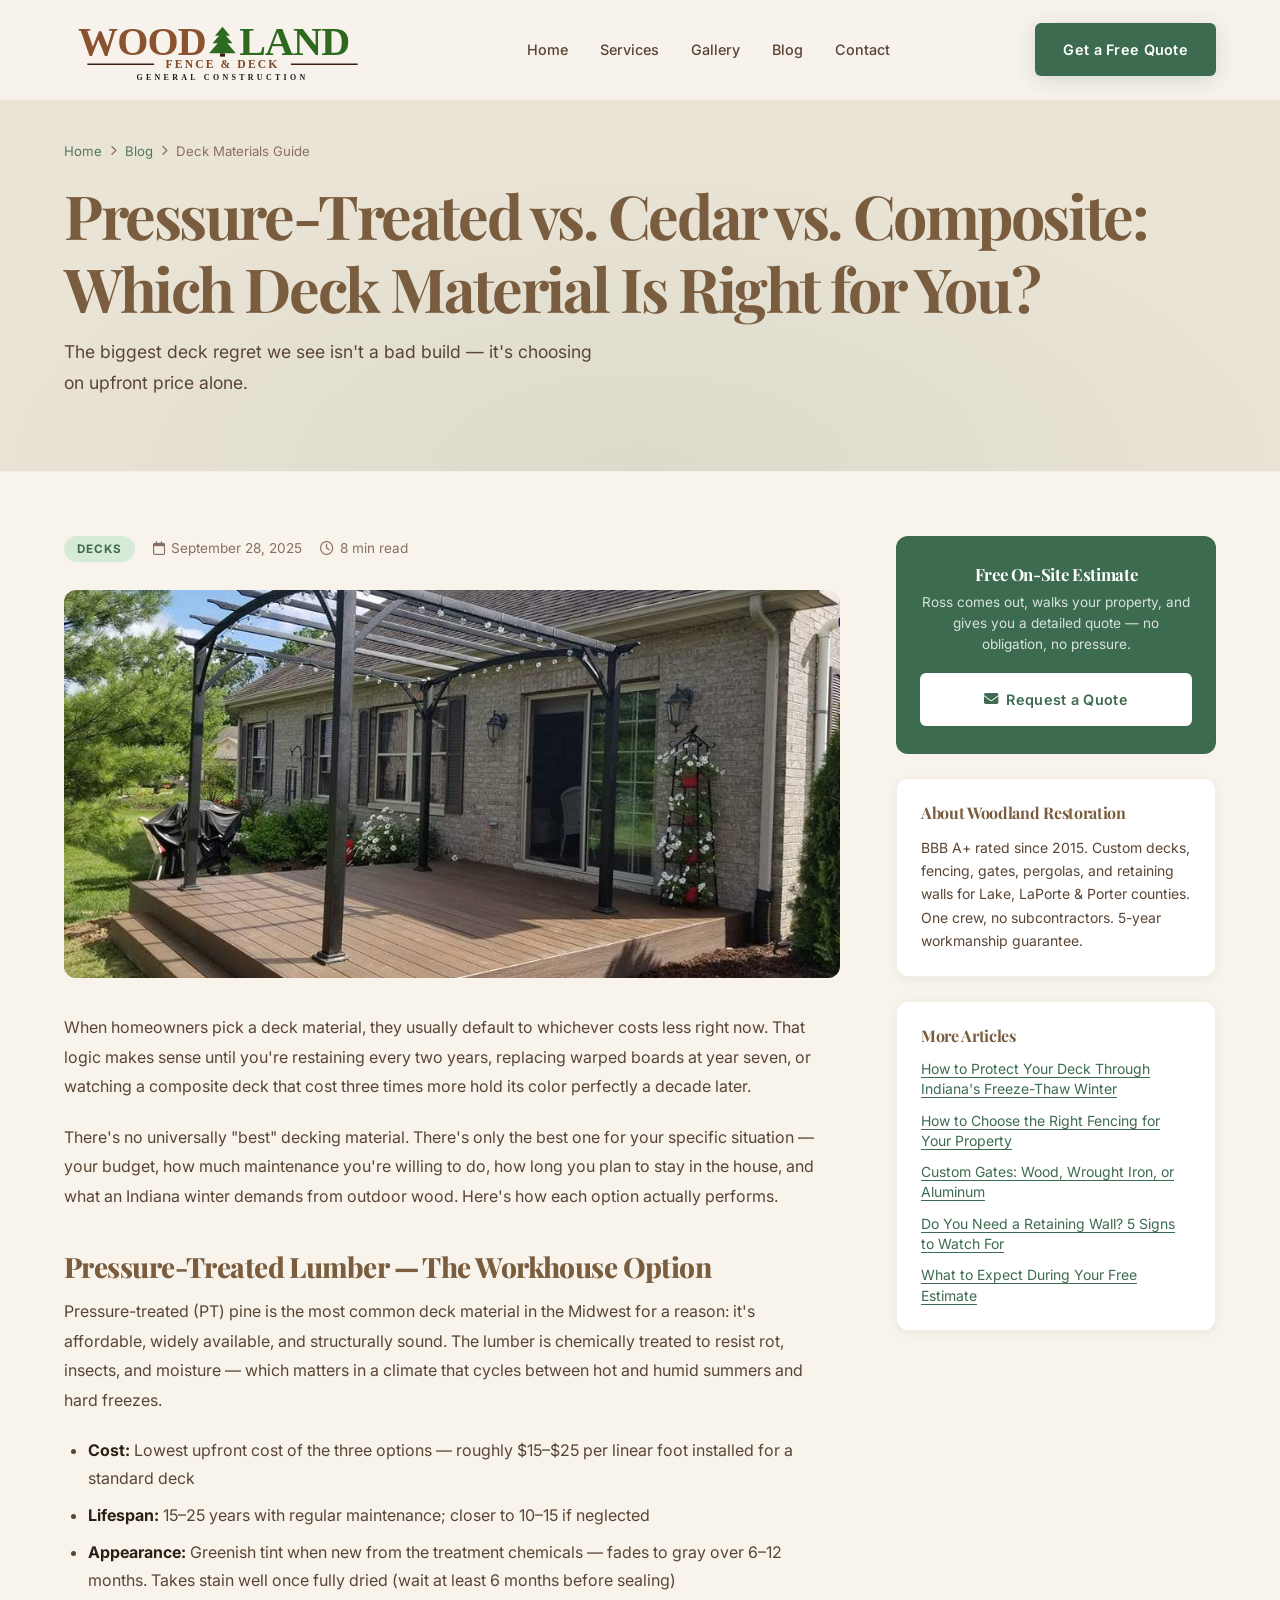
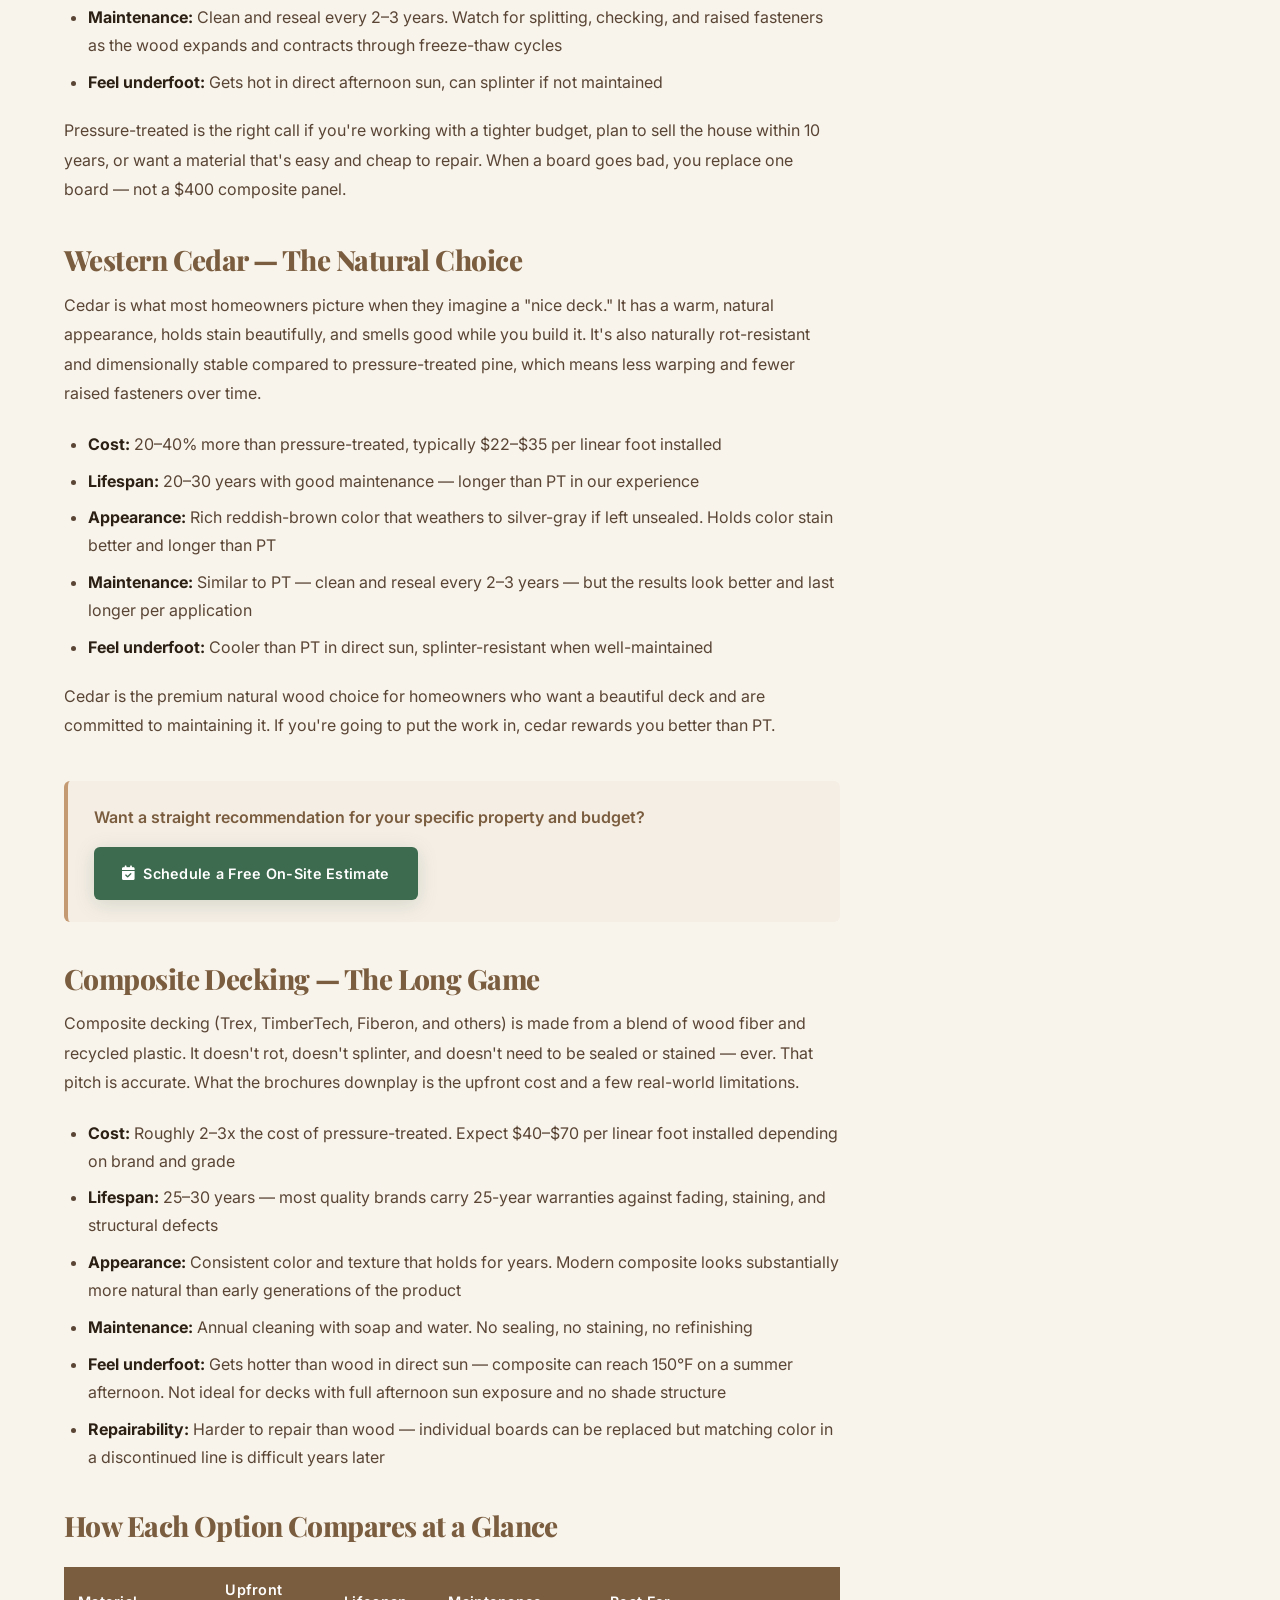
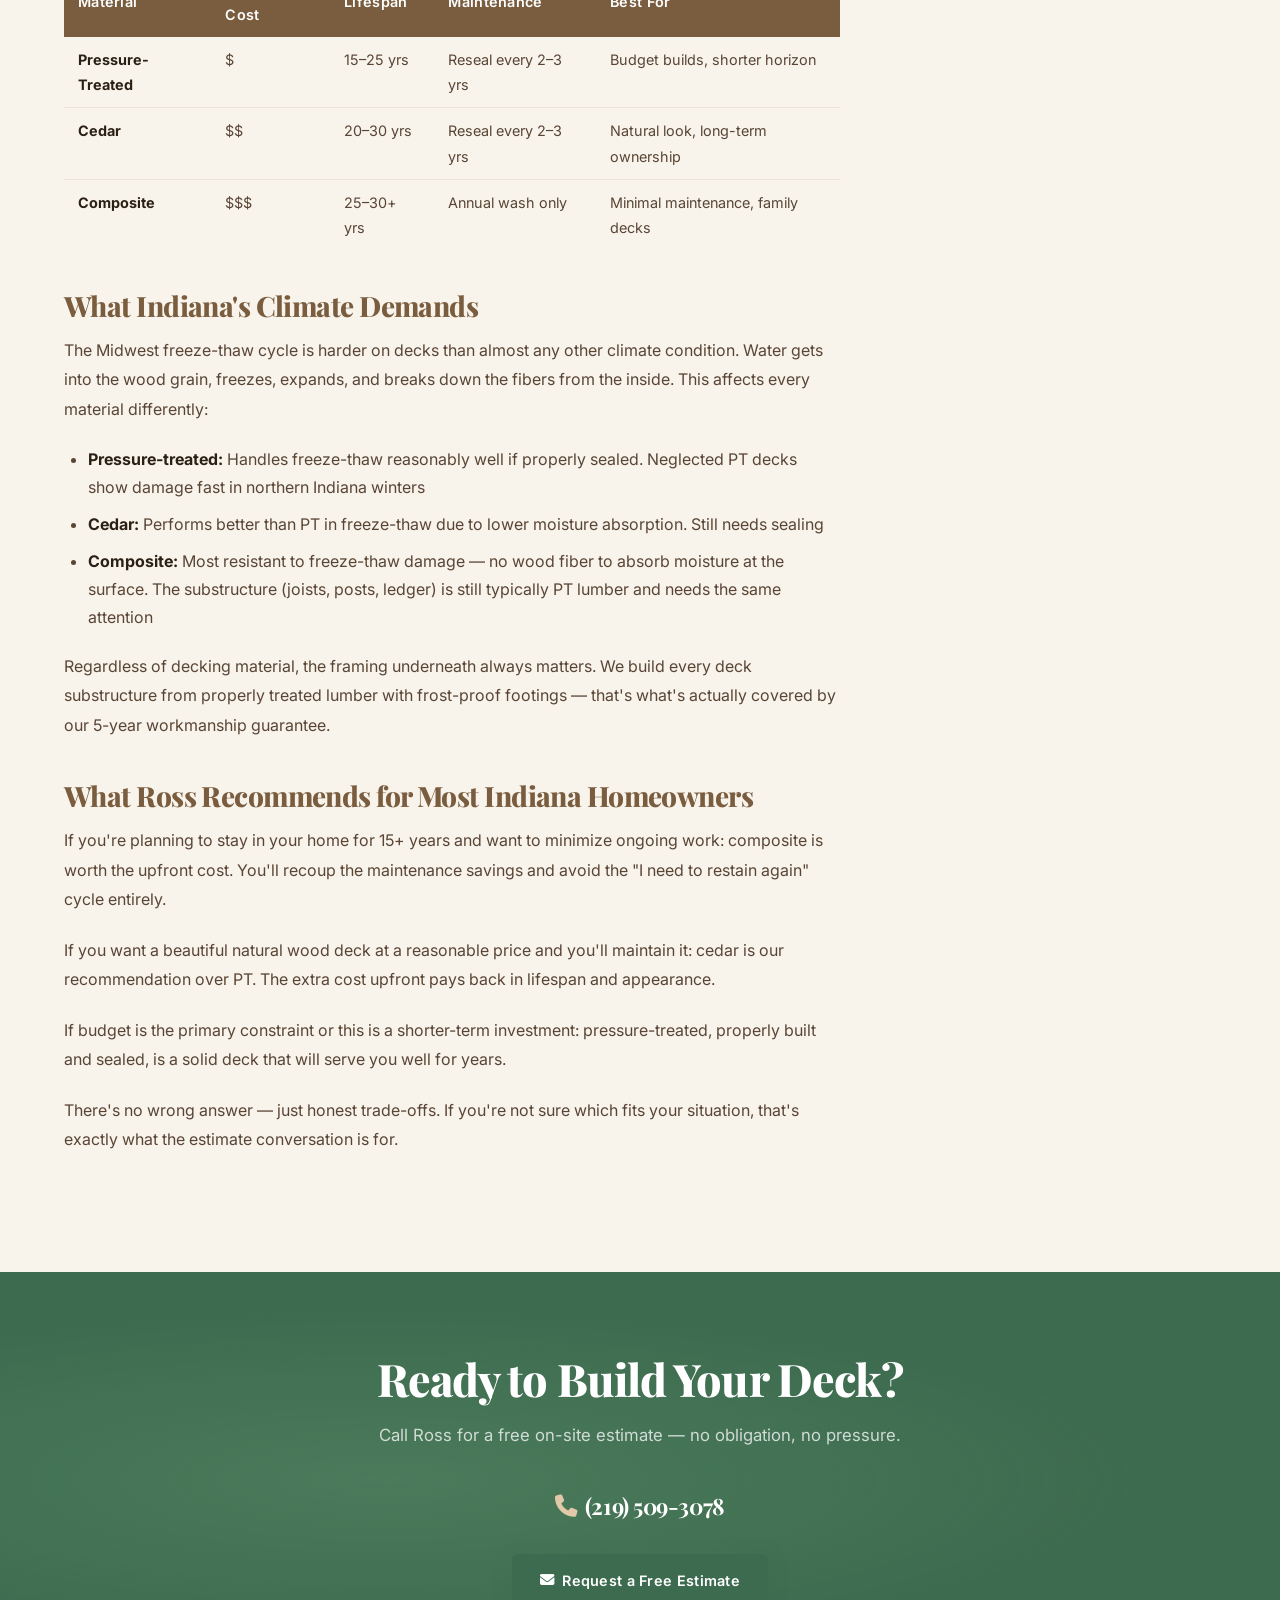
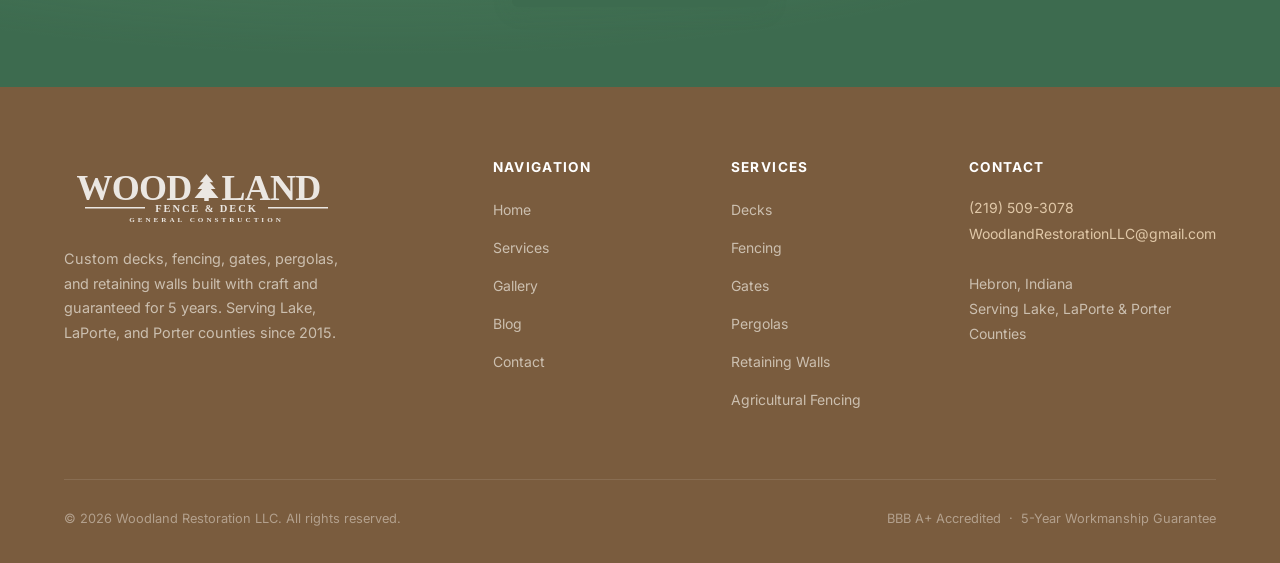
==== commit c642e20f: "Update homepage copy, gallery, services, and blog pages - Licensed, Bonded & Insured (was Fully Perm" ====
--- a/blog-deck-materials.html
+++ b/blog-deck-materials.html
@@ -73,7 +73,7 @@
       </div>
 
       <div class="article-hero-img">
-        <img src="https://images.unsplash.com/photo-1600585154526-990dced4db0d?w=1200&q=80" alt="Custom wooden deck attached to home exterior" loading="eager">
+        <img src="Website_images/gates/FB_IMG_1528506984317.jpg" alt="Custom composite deck with pergola on a brick house" loading="eager">
       </div>
 
       <p>When homeowners pick a deck material, they usually default to whichever costs less right now. That logic makes sense until you're restaining every two years, replacing warped boards at year seven, or watching a composite deck that cost three times more hold its color perfectly a decade later.</p>
@@ -206,7 +206,7 @@
     <p>Call Ross for a free on-site estimate — no obligation, no pressure.</p>
     <div class="cta-banner__phone">
       <i class="fa-solid fa-phone" aria-hidden="true"></i>
-      <a href="tel:8058635349" style="color:inherit">(805) 863-5349</a>
+      <a href="tel:2195093078" style="color:inherit">(219) 509-3078</a>
     </div>
     <a href="contact.html" class="btn btn-primary">
       <i class="fa-solid fa-envelope"></i>
@@ -250,7 +250,7 @@
       <div class="footer__col">
         <h4>Contact</h4>
         <address>
-          <a href="tel:8058635349">(805) 863-5349</a><br>
+          <a href="tel:2195093078">(219) 509-3078</a><br>
           <a href="mailto:WoodlandRestorationLLC@gmail.com">WoodlandRestorationLLC@gmail.com</a><br><br>
           Hebron, Indiana<br>
           Serving Lake, LaPorte &amp; Porter Counties
--- a/style.css
+++ b/style.css
@@ -46,7 +46,7 @@
 img { display: block; max-width: 100%; }
 a { color: inherit; text-decoration: none; }
 ul { list-style: none; }
-button { cursor: pointer; border: none; background: none; font-family: inherit; }
+button { cursor: pointer; border: none; background: none; font-family: inherit; touch-action: manipulation; }
 
 /* ── Typography ── */
 h1, h2, h3, h4 {
@@ -130,6 +130,7 @@
   font-size: 0.9rem;
   font-weight: 600;
   letter-spacing: 0.02em;
+  touch-action: manipulation;
   transition: transform 0.18s cubic-bezier(0.34, 1.56, 0.64, 1),
               box-shadow 0.18s ease,
               background 0.18s ease;
@@ -273,6 +274,10 @@
   transition: color 0.15s ease;
 }
 .mobile-menu a:hover { color: var(--green-mid); }
+.mobile-menu .btn-primary {
+  color: var(--white);
+  border-bottom: none;
+}
 .mobile-menu__close {
   position: absolute;
   top: 24px;
@@ -1591,6 +1596,21 @@
   /* Hamburger + close button: 44×44px minimum tap target */
   .navbar__hamburger { padding: 11px 10px; min-width: 44px; min-height: 44px; justify-content: center; }
   .mobile-menu__close { min-width: 44px; min-height: 44px; display: flex; align-items: center; justify-content: center; }
+
+  /* Fix 1: Logo shrinks to fit 68px scrolled navbar (was 80px — overflowed on scroll) */
+  .navbar__logo img, .navbar__logo svg { height: 52px; }
+
+  /* Fix 3: Use dynamic viewport height so hero fills screen with mobile browser chrome visible */
+  .hero { min-height: 100dvh; }
+
+  /* Fix 7: Mobile menu CTA button full-width */
+  .mobile-menu .btn { width: 100%; justify-content: center; }
+
+  /* Fix 8: Inner page hero — 140px top padding is too tall on a phone */
+  .page-hero { padding: 100px 0 48px; }
+
+  /* Fix 2: Article tables — scroll horizontally rather than cause page overflow */
+  .article-table { display: block; overflow-x: auto; -webkit-overflow-scrolling: touch; }
 }
 
 /* ── Small Phone (320–480px) ── */
@@ -1641,6 +1661,12 @@
 
   /* Blog cards */
   .blog-card__body { padding: 18px 16px; }
+
+  /* Fix 6: Tighten container padding — 24px each side leaves only 272px content on a 320px screen */
+  .container { padding: 0 16px; }
+
+  /* Fix 4: CTA banner buttons stack full-width instead of staying inline-flex width */
+  .cta-banner .btn { flex: 1 1 100%; }
 }
 
 /* ============================================================
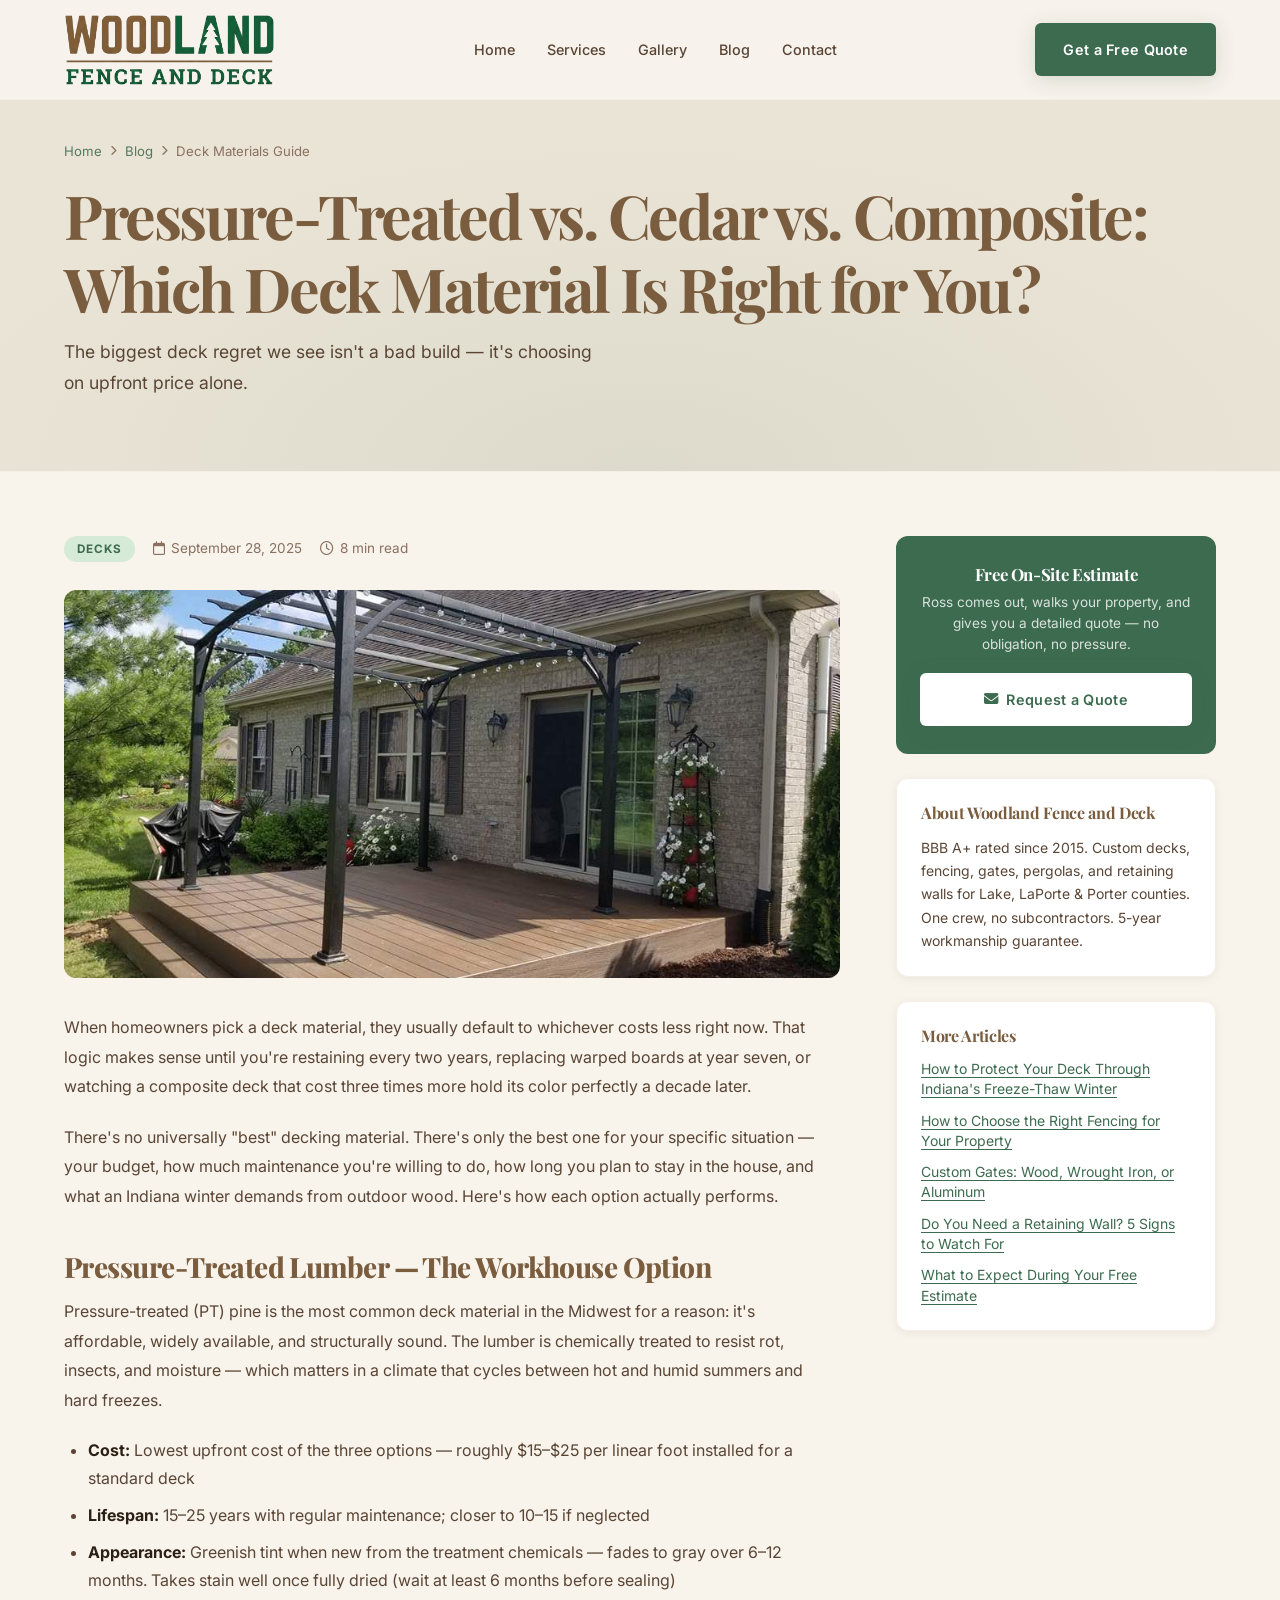
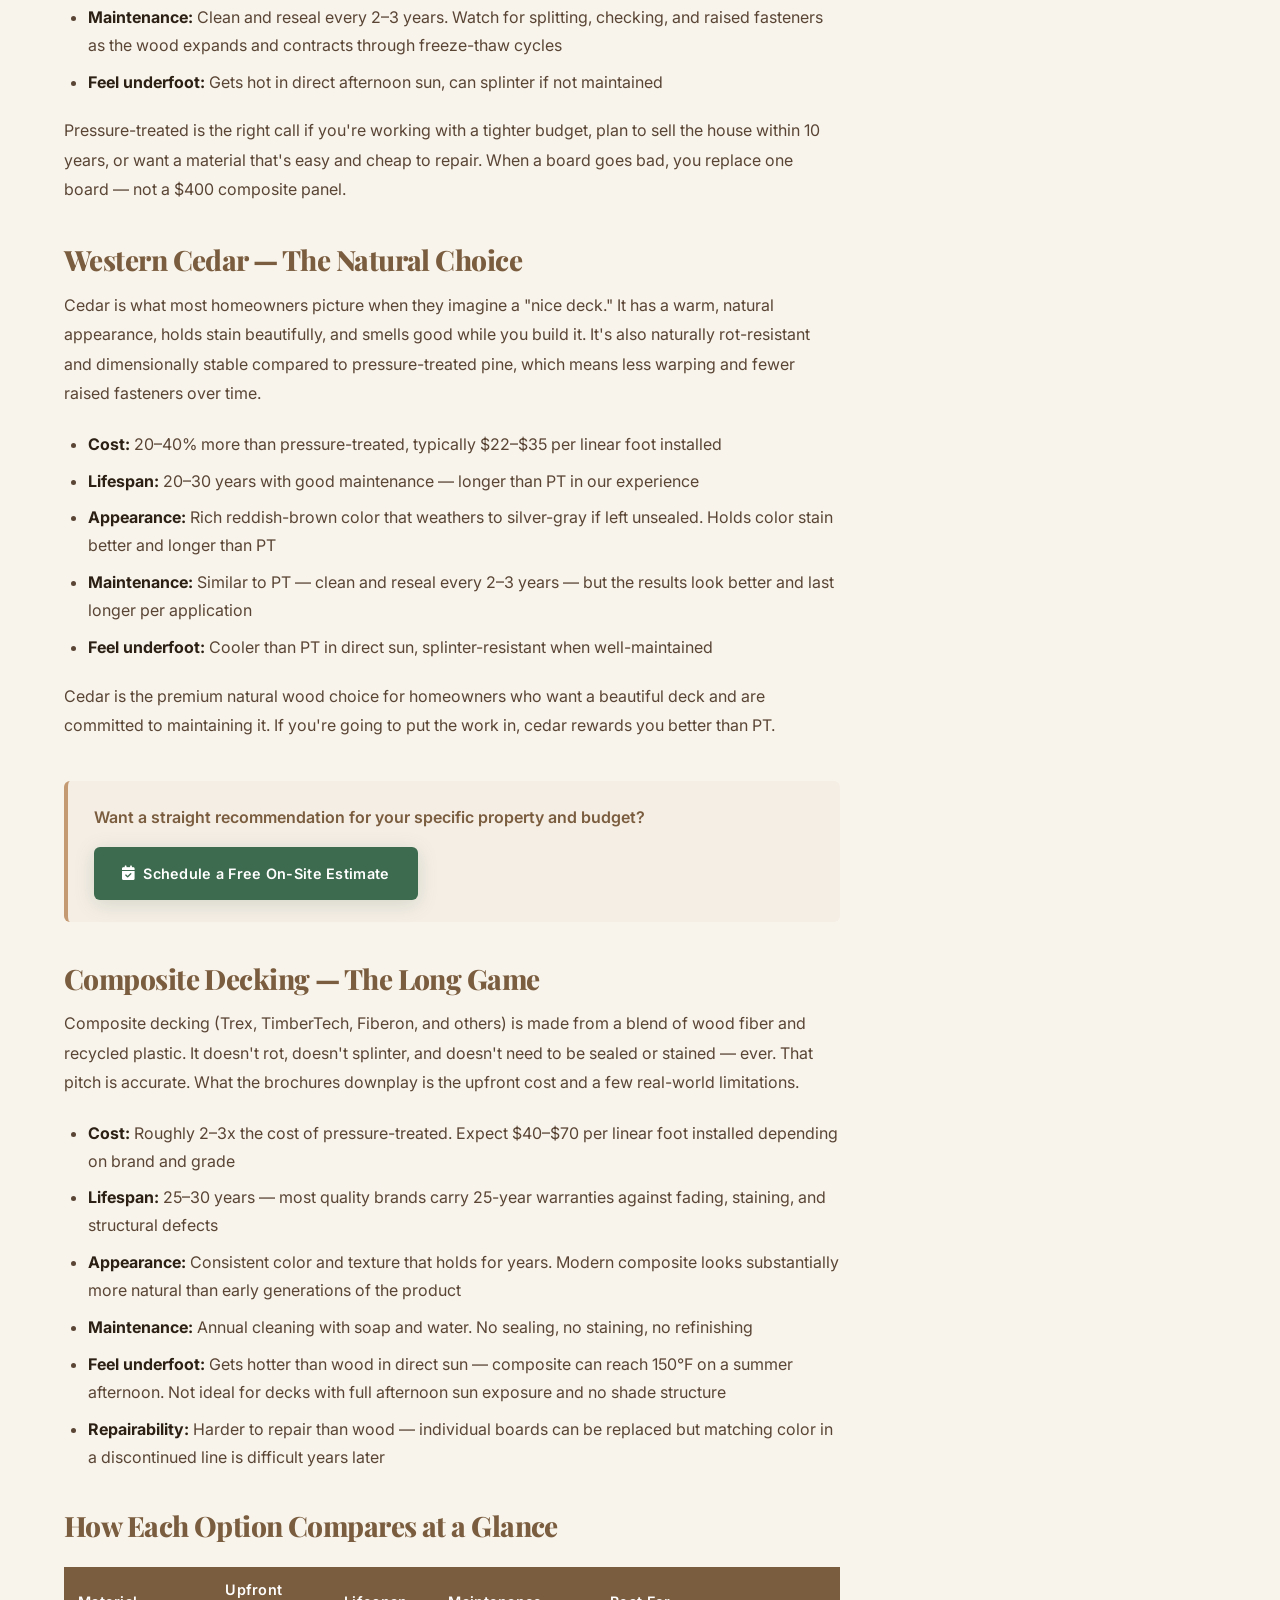
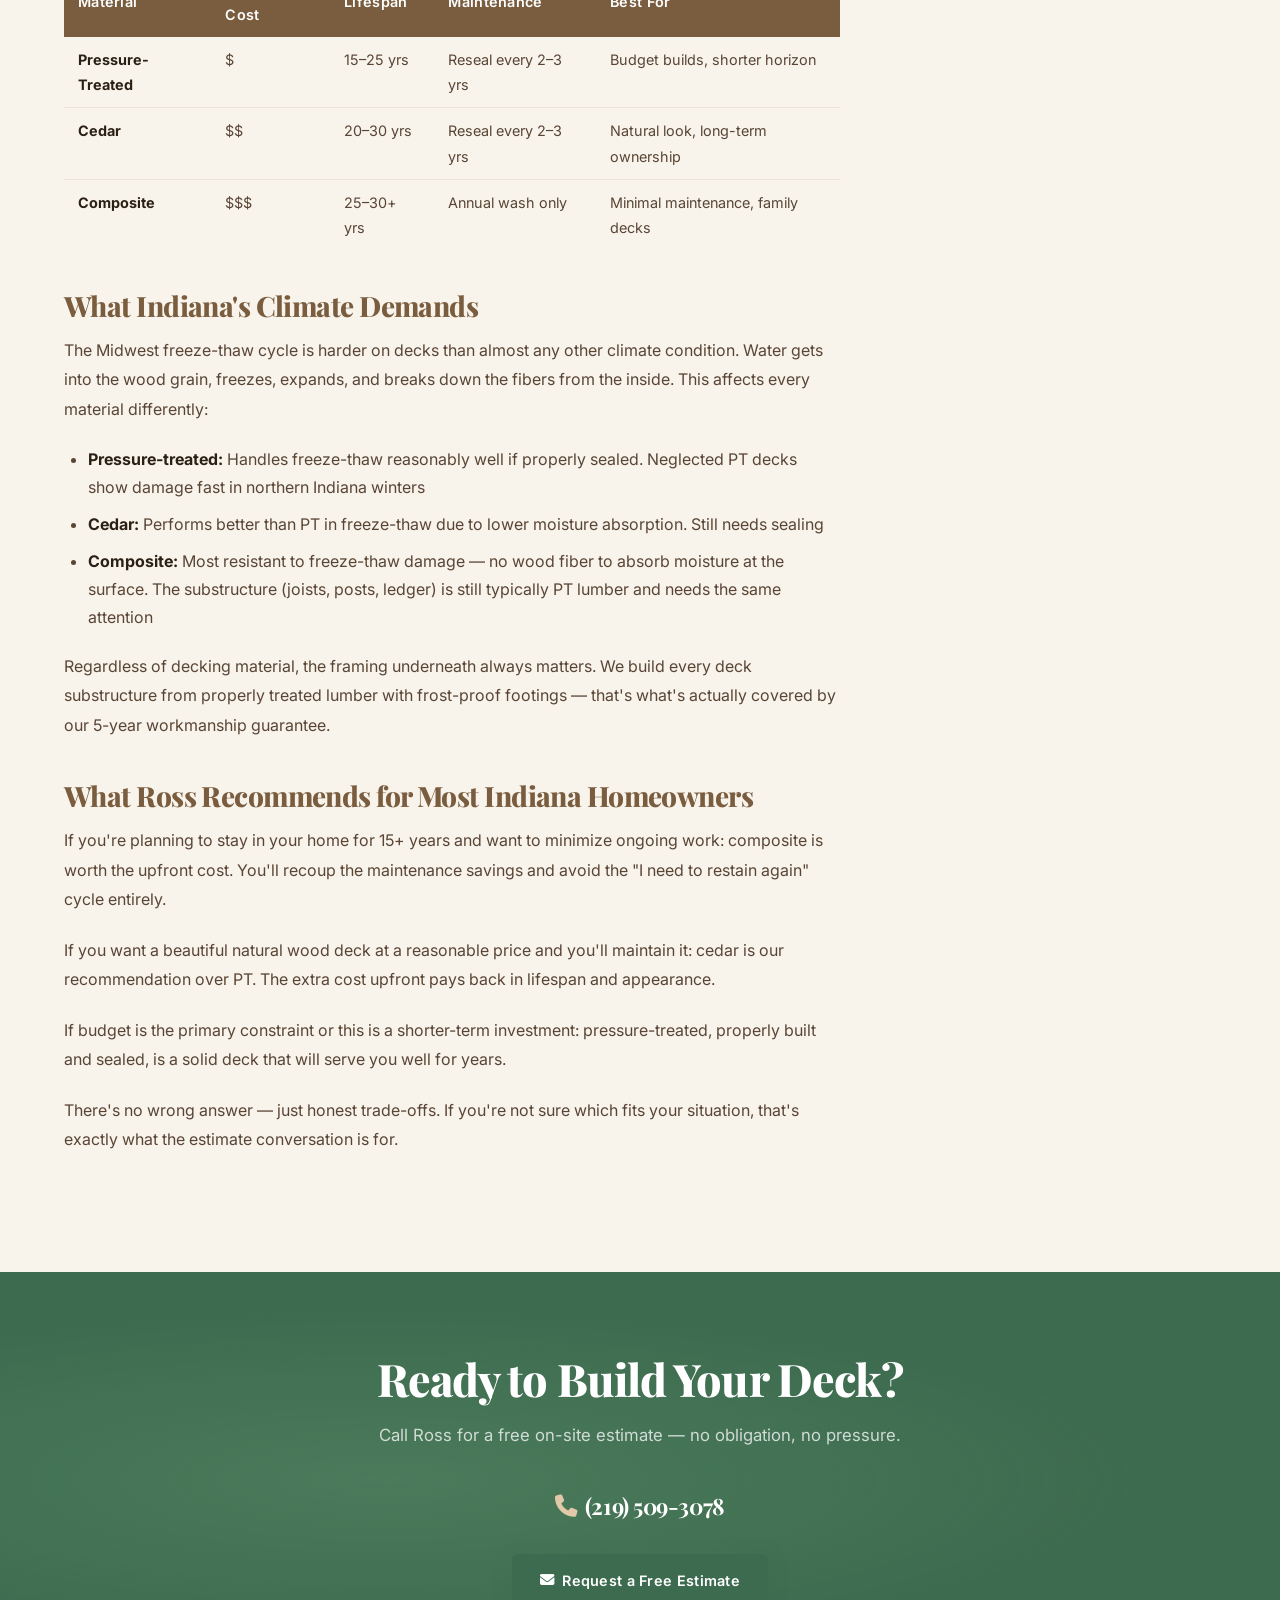
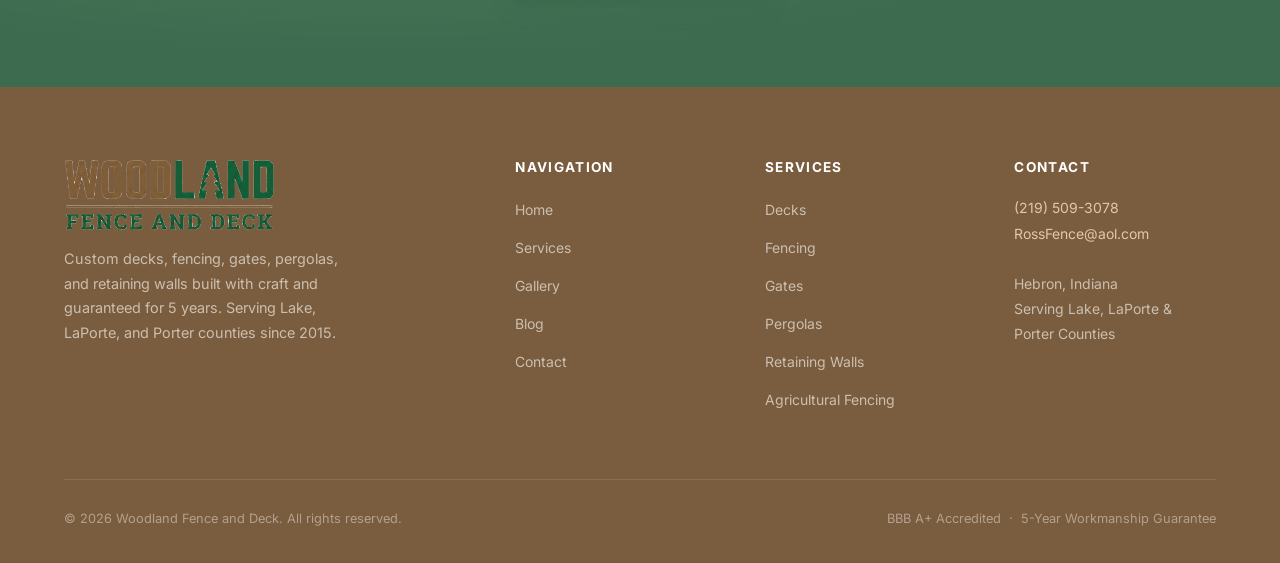
==== commit 5cf60e30: "Update brand to Woodland Fence and Deck - Swap SVG placeholder for cropped, transparent-bg logo PNG " ====
--- a/blog-deck-materials.html
+++ b/blog-deck-materials.html
@@ -3,7 +3,7 @@
 <head>
   <meta charset="UTF-8">
   <meta name="viewport" content="width=device-width, initial-scale=1.0">
-  <title>Pressure-Treated vs. Cedar vs. Composite: Which Deck Material Is Right for You? | Woodland Restoration LLC</title>
+  <title>Pressure-Treated vs. Cedar vs. Composite: Which Deck Material Is Right for You? | Woodland Fence and Deck</title>
   <meta name="description" content="The deck material you choose affects cost, lifespan, and how it looks 10 years from now. We break down the real differences between pressure-treated lumber, western cedar, and composite decking.">
   <link rel="icon" type="image/svg+xml" href="brand_assets/favicon.svg">
   <link rel="preconnect" href="https://fonts.googleapis.com">
@@ -17,8 +17,8 @@
 <!-- NAVBAR -->
 <header class="navbar" role="banner">
   <div class="navbar__inner">
-    <a href="index.html" class="navbar__logo" aria-label="Woodland Restoration — Home">
-      <img src="brand_assets/logo.svg" alt="Woodland Restoration LLC">
+    <a href="index.html" class="navbar__logo" aria-label="Woodland Fence and Deck — Home">
+      <img src="brand_assets/logo.png" alt="Woodland Fence and Deck">
     </a>
     <nav class="navbar__nav" role="navigation" aria-label="Main navigation">
       <a href="index.html">Home</a>
@@ -180,7 +180,7 @@
       </div>
 
       <div class="sidebar-card">
-        <h4>About Woodland Restoration</h4>
+        <h4>About Woodland Fence and Deck</h4>
         <p>BBB A+ rated since 2015. Custom decks, fencing, gates, pergolas, and retaining walls for Lake, LaPorte &amp; Porter counties. One crew, no subcontractors. 5-year workmanship guarantee.</p>
       </div>
 
@@ -222,7 +222,7 @@
     <div class="footer__grid">
       <div class="footer__brand">
         <div class="footer__logo">
-          <img src="brand_assets/logo.svg" alt="Woodland Restoration LLC">
+          <img src="brand_assets/logo.png" alt="Woodland Fence and Deck">
         </div>
         <p>Custom decks, fencing, gates, pergolas, and retaining walls built with craft and guaranteed for 5 years. Serving Lake, LaPorte, and Porter counties since 2015.</p>
       </div>
@@ -251,14 +251,14 @@
         <h4>Contact</h4>
         <address>
           <a href="tel:2195093078">(219) 509-3078</a><br>
-          <a href="mailto:WoodlandRestorationLLC@gmail.com">WoodlandRestorationLLC@gmail.com</a><br><br>
+          <a href="mailto:RossFence@aol.com">RossFence@aol.com</a><br><br>
           Hebron, Indiana<br>
           Serving Lake, LaPorte &amp; Porter Counties
         </address>
       </div>
     </div>
     <div class="footer__bottom">
-      <span>&copy; 2026 Woodland Restoration LLC. All rights reserved.</span>
+      <span>&copy; 2026 Woodland Fence and Deck. All rights reserved.</span>
       <span>BBB A+ Accredited &nbsp;·&nbsp; 5-Year Workmanship Guarantee</span>
     </div>
   </div>
--- a/style.css
+++ b/style.css
@@ -214,8 +214,13 @@
 }
 .navbar__logo img,
 .navbar__logo svg {
-  height: 80px;
+  height: 72px;
   width: auto;
+  transition: height 0.2s ease;
+}
+.navbar.scrolled .navbar__logo img,
+.navbar.scrolled .navbar__logo svg {
+  height: 52px;
 }
 .navbar__nav {
   display: flex;
@@ -619,8 +624,6 @@
 .footer__logo svg {
   height: 72px;
   width: auto;
-  filter: brightness(0) invert(1);
-  opacity: 0.85;
 }
 .footer__col h4 {
   color: var(--white);
@@ -1230,59 +1233,207 @@
 
 /* ── Vendor Section ── */
 .vendors-section {
-  padding: 80px 0;
-  background: var(--off-white);
-}
-.vendors-coming {
-  display: inline-flex;
-  align-items: center;
-  gap: 8px;
-  background: rgba(196,154,108,0.15);
-  border: 1px solid var(--brown-light);
-  border-radius: 999px;
-  padding: 6px 14px;
-  font-size: 0.75rem;
-  font-weight: 600;
-  letter-spacing: 0.08em;
-  text-transform: uppercase;
-  color: var(--brown-mid);
-  margin-bottom: 16px;
-}
+  position: relative;
+  padding: 96px 0 88px;
+  background:
+    radial-gradient(ellipse 60% 80% at 80% 0%, rgba(83, 122, 95, 0.08) 0%, transparent 60%),
+    radial-gradient(ellipse 60% 80% at 0% 100%, rgba(196, 154, 114, 0.10) 0%, transparent 60%),
+    linear-gradient(180deg, var(--off-white) 0%, var(--brown-pale) 100%);
+  border-top: 1px solid rgba(122, 92, 62, 0.14);
+  overflow: hidden;
+}
+.vendors-section::before {
+  content: '';
+  position: absolute;
+  inset: 0;
+  background-image: repeating-linear-gradient(
+    0deg,
+    transparent,
+    transparent 22px,
+    rgba(122, 92, 62, 0.035) 22px,
+    rgba(122, 92, 62, 0.035) 23px
+  );
+  pointer-events: none;
+}
+.vendors-section .container { position: relative; z-index: 1; }
 .vendors-grid {
   display: grid;
-  grid-template-columns: repeat(4, 1fr);
-  gap: 20px;
+  grid-template-columns: repeat(3, 1fr);
+  gap: 26px;
 }
 .vendor-card {
+  position: relative;
   background: var(--white);
-  border: 2px dashed var(--brown-pale);
+  border: 1px solid rgba(122, 92, 62, 0.18);
   border-radius: var(--radius-lg);
-  padding: 28px 24px;
-  text-align: center;
-  opacity: 0.75;
+  padding: 34px 28px 26px;
+  display: flex;
+  flex-direction: column;
+  text-decoration: none;
+  color: inherit;
+  box-shadow: 0 4px 18px rgba(92, 61, 33, 0.09);
+  overflow: hidden;
+  transition: transform 0.22s cubic-bezier(0.34, 1.56, 0.64, 1),
+              box-shadow 0.22s ease,
+              border-color 0.22s ease;
+}
+.vendor-card::before {
+  content: '';
+  position: absolute;
+  top: 0; left: 0; right: 0;
+  height: 3px;
+  background: linear-gradient(90deg, var(--brown-mid) 0%, var(--green-light) 50%, var(--brown-mid) 100%);
+}
+.vendor-card:hover {
+  transform: translateY(-6px);
+  box-shadow: 0 18px 40px rgba(61, 107, 79, 0.18);
+  border-color: var(--green-light);
+}
+.vendor-card:focus-visible {
+  outline: 2px solid var(--green-mid);
+  outline-offset: 3px;
 }
 .vendor-card__icon {
-  width: 48px;
-  height: 48px;
+  width: 60px;
+  height: 60px;
+  border-radius: 14px;
+  background: linear-gradient(135deg, var(--green-pale) 0%, #FAFDF9 100%);
+  border: 1px solid rgba(83, 122, 95, 0.20);
+  display: flex;
+  align-items: center;
+  justify-content: center;
+  font-size: 1.5rem;
+  color: var(--green-dark);
+  margin: 0 0 22px;
+  box-shadow: inset 0 0 0 4px rgba(255,255,255,0.5);
+}
+.vendor-card h4 {
+  font-size: 1.3rem;
+  color: var(--brown-dark);
+  margin: 0 0 6px;
+  font-family: var(--font-h);
+  letter-spacing: -0.01em;
+}
+.vendor-card__cat {
+  font-size: 0.72rem;
+  color: var(--green-mid);
+  font-weight: 700;
+  letter-spacing: 0.1em;
+  text-transform: uppercase;
+  margin: 0 0 14px;
+}
+.vendor-card__desc {
+  font-size: 0.9rem;
+  color: var(--text-mid);
+  line-height: 1.65;
+  margin: 0 0 22px;
+  flex: 1;
+}
+.vendor-card__cta {
+  font-size: 0.85rem;
+  color: var(--green-dark);
+  font-weight: 700;
+  display: inline-flex;
+  align-items: center;
+  gap: 8px;
+  padding-top: 16px;
+  border-top: 1px solid rgba(122, 92, 62, 0.14);
+  transition: gap 0.2s ease, color 0.2s ease;
+}
+.vendor-card:hover .vendor-card__cta {
+  color: var(--green-mid);
+  gap: 12px;
+}
+
+/* ── TEMPORARY: Gallery flag tool (remove before launch) ── */
+.flag-btn {
+  position: absolute;
+  top: 10px;
+  right: 10px;
+  width: 38px;
+  height: 38px;
+  border-radius: 50%;
+  background: rgba(255, 255, 255, 0.94);
+  color: var(--text-light);
+  border: 1.5px solid rgba(0, 0, 0, 0.08);
+  display: flex;
+  align-items: center;
+  justify-content: center;
+  font-size: 0.9rem;
+  z-index: 5;
+  box-shadow: 0 2px 10px rgba(0, 0, 0, 0.18);
+  cursor: pointer;
+  transition: transform 0.15s ease, background 0.15s ease, color 0.15s ease;
+}
+.flag-btn:hover {
+  transform: scale(1.1);
+  color: #c0392b;
+}
+.flag-btn.flagged {
+  background: #c0392b;
+  color: var(--white);
+  border-color: #c0392b;
+}
+.gallery-item.item-flagged {
+  outline: 3px solid #c0392b;
+  outline-offset: -3px;
+}
+.gallery-item.item-flagged img {
+  opacity: 0.55;
+}
+.flag-panel {
+  position: fixed;
+  bottom: 20px;
+  right: 20px;
+  z-index: 9999;
+  background: var(--brown-dark);
+  color: var(--cream);
+  padding: 16px 18px;
+  border-radius: var(--radius-lg);
+  box-shadow: 0 12px 32px rgba(0, 0, 0, 0.32);
+  min-width: 260px;
+  max-width: 380px;
+  font-size: 0.9rem;
+  font-family: var(--font-b);
+}
+.flag-panel__count {
+  font-weight: 600;
+  margin-bottom: 10px;
+}
+.flag-panel__count i { color: #F5A623; margin-right: 6px; }
+.flag-panel__actions {
+  display: flex;
+  gap: 6px;
+  flex-wrap: wrap;
+}
+.flag-panel__actions button {
+  background: rgba(255, 255, 255, 0.12);
+  color: var(--cream);
+  border: 1px solid rgba(255, 255, 255, 0.18);
   border-radius: var(--radius);
-  background: var(--off-white);
-  border: 1px solid var(--brown-pale);
-  display: flex;
-  align-items: center;
-  justify-content: center;
-  font-size: 1.2rem;
-  color: var(--brown-light);
-  margin: 0 auto 14px;
-}
-.vendor-card h4 {
-  font-size: 0.9rem;
-  color: var(--brown-mid);
-  margin-bottom: 6px;
-}
-.vendor-card p {
-  font-size: 0.78rem;
-  color: var(--text-light);
-}
+  padding: 7px 12px;
+  font-size: 0.8rem;
+  font-family: var(--font-b);
+  font-weight: 600;
+  cursor: pointer;
+  transition: background 0.15s ease;
+}
+.flag-panel__actions button:hover {
+  background: rgba(255, 255, 255, 0.22);
+}
+.flag-panel__list {
+  margin-top: 12px;
+  max-height: 280px;
+  overflow-y: auto;
+  font-family: monospace;
+  font-size: 0.76rem;
+  background: rgba(0, 0, 0, 0.22);
+  border-radius: var(--radius);
+  padding: 10px 12px;
+  line-height: 1.65;
+  word-break: break-all;
+}
+.flag-panel__list em { color: rgba(248, 244, 237, 0.55); font-style: italic; }
 
 /* ── Section Trees (decorative SVG silhouettes) ── */
 .section-trees {
@@ -1559,7 +1710,12 @@
 }
 
 @media (max-width: 768px) {
+  /* Tighter navbar on mobile — 100px is too tall */
+  :root { --nav-h: 72px; }
+  .navbar__logo img, .navbar__logo svg { height: 52px; }
+
   .section { padding: 64px 0; }
+  .section-header { margin-bottom: 40px; }
   .navbar__nav, .navbar__cta { display: none; }
   .navbar__hamburger { display: flex; }
   .services-grid { grid-template-columns: 1fr; }
@@ -1568,7 +1724,7 @@
   .areas-grid { grid-template-columns: 1fr; }
   .gallery-grid { grid-template-columns: 1fr; }
   .blog-grid { grid-template-columns: 1fr; }
-  .vendors-grid { grid-template-columns: repeat(2, 1fr); }
+  .vendors-grid { grid-template-columns: 1fr; }
   .process-grid { grid-template-columns: repeat(2, 1fr); }
   .service-detail__grid { grid-template-columns: 1fr; }
   .service-detail__grid.reverse .service-detail__img { order: unset; }
@@ -1580,6 +1736,16 @@
   .google-reviews-grid { grid-template-columns: 1fr; }
   .google-rating-header__left { flex-direction: column; align-items: flex-start; gap: 12px; }
 
+  /* Google reviews: fix overflow + reduce section padding */
+  .google-reviews-section { padding: 56px 0; }
+  .google-overall-rating__count { white-space: normal; }
+  .google-rating-header { margin-bottom: 32px; }
+  /* "See all reviews" full-width on mobile */
+  .google-view-all { width: 100%; justify-content: center; }
+
+  /* CTA banner: less vertical padding on mobile */
+  .cta-banner { padding: 56px 0; }
+
   /* iOS Safari: auto-zooms any input with font-size < 16px */
   .form-group input,
   .form-group select,
@@ -1597,19 +1763,16 @@
   .navbar__hamburger { padding: 11px 10px; min-width: 44px; min-height: 44px; justify-content: center; }
   .mobile-menu__close { min-width: 44px; min-height: 44px; display: flex; align-items: center; justify-content: center; }
 
-  /* Fix 1: Logo shrinks to fit 68px scrolled navbar (was 80px — overflowed on scroll) */
-  .navbar__logo img, .navbar__logo svg { height: 52px; }
-
-  /* Fix 3: Use dynamic viewport height so hero fills screen with mobile browser chrome visible */
+  /* Use dynamic viewport height so hero fills screen with mobile browser chrome visible */
   .hero { min-height: 100dvh; }
 
-  /* Fix 7: Mobile menu CTA button full-width */
+  /* Mobile menu CTA button full-width */
   .mobile-menu .btn { width: 100%; justify-content: center; }
 
-  /* Fix 8: Inner page hero — 140px top padding is too tall on a phone */
+  /* Inner page hero — 140px top padding is too tall on a phone */
   .page-hero { padding: 100px 0 48px; }
 
-  /* Fix 2: Article tables — scroll horizontally rather than cause page overflow */
+  /* Article tables — scroll horizontally rather than cause page overflow */
   .article-table { display: block; overflow-x: auto; -webkit-overflow-scrolling: touch; }
 }
 
@@ -1618,11 +1781,11 @@
 
   /* Section rhythm */
   .section { padding: 48px 0; }
-  .section-header { margin-bottom: 36px; }
+  .section-header { margin-bottom: 32px; }
 
   /* Hero: full-width CTA buttons, tighter spacing */
   .hero__content { padding: 0 4px; }
-  .hero__badge { margin-bottom: 16px; }
+  .hero__badge { margin-bottom: 16px; font-size: 0.72rem; }
   .hero__sub { font-size: 1rem; margin-bottom: 24px; }
   .hero__actions { align-items: stretch; }
   .hero__actions .btn { justify-content: center; width: 100%; }
@@ -1630,6 +1793,18 @@
   /* Trust bar: restore 2-column (overrides 768px 1-col rule) */
   .trust-bar__grid { grid-template-columns: repeat(2, 1fr); gap: 16px; }
   .trust-item { flex-direction: column; align-items: center; text-align: center; gap: 8px; }
+  .trust-item__icon { width: 40px; height: 40px; font-size: 1rem; }
+  .trust-item__text strong { font-size: 0.82rem; }
+  .trust-item__text span { font-size: 0.73rem; }
+
+  /* Service cards: reduce padding on small screens */
+  .service-card { padding: 22px 20px; }
+
+  /* Features: single column, left-aligned (centered looks odd at full width) */
+  .features-grid { grid-template-columns: 1fr; gap: 20px; }
+  .feature-item { text-align: left; display: flex; align-items: flex-start; gap: 16px; }
+  .feature-item__icon { margin: 0; flex-shrink: 0; width: 52px; height: 52px; font-size: 1.2rem; }
+  .feature-item h3 { font-size: 1rem; }
 
   /* Testimonials: reduce card padding */
   .testimonial-card { padding: 22px 20px; }
@@ -1646,9 +1821,6 @@
   .gallery-filters::-webkit-scrollbar { display: none; }
   .filter-btn { flex-shrink: 0; padding: 7px 14px; font-size: 0.78rem; }
 
-  /* Features: single column at tiny screens */
-  .features-grid { grid-template-columns: 1fr; }
-
   /* Process steps: single column */
   .process-grid { grid-template-columns: 1fr; }
 
@@ -1662,11 +1834,18 @@
   /* Blog cards */
   .blog-card__body { padding: 18px 16px; }
 
-  /* Fix 6: Tighten container padding — 24px each side leaves only 272px content on a 320px screen */
+  /* Tighten container padding — 24px each side leaves only 272px content on a 320px screen */
   .container { padding: 0 16px; }
 
-  /* Fix 4: CTA banner buttons stack full-width instead of staying inline-flex width */
+  /* CTA banner buttons stack full-width instead of staying inline-flex width */
   .cta-banner .btn { flex: 1 1 100%; }
+  .cta-banner { padding: 48px 0; }
+
+  /* Google reviews: tighter on small screens */
+  .google-reviews-section { padding: 44px 0; }
+  .google-rating-header { padding-bottom: 20px; margin-bottom: 24px; }
+  .google-review-card { padding: 18px 16px; }
+  .google-overall-rating__score { font-size: 1.6rem; }
 }
 
 /* ============================================================
